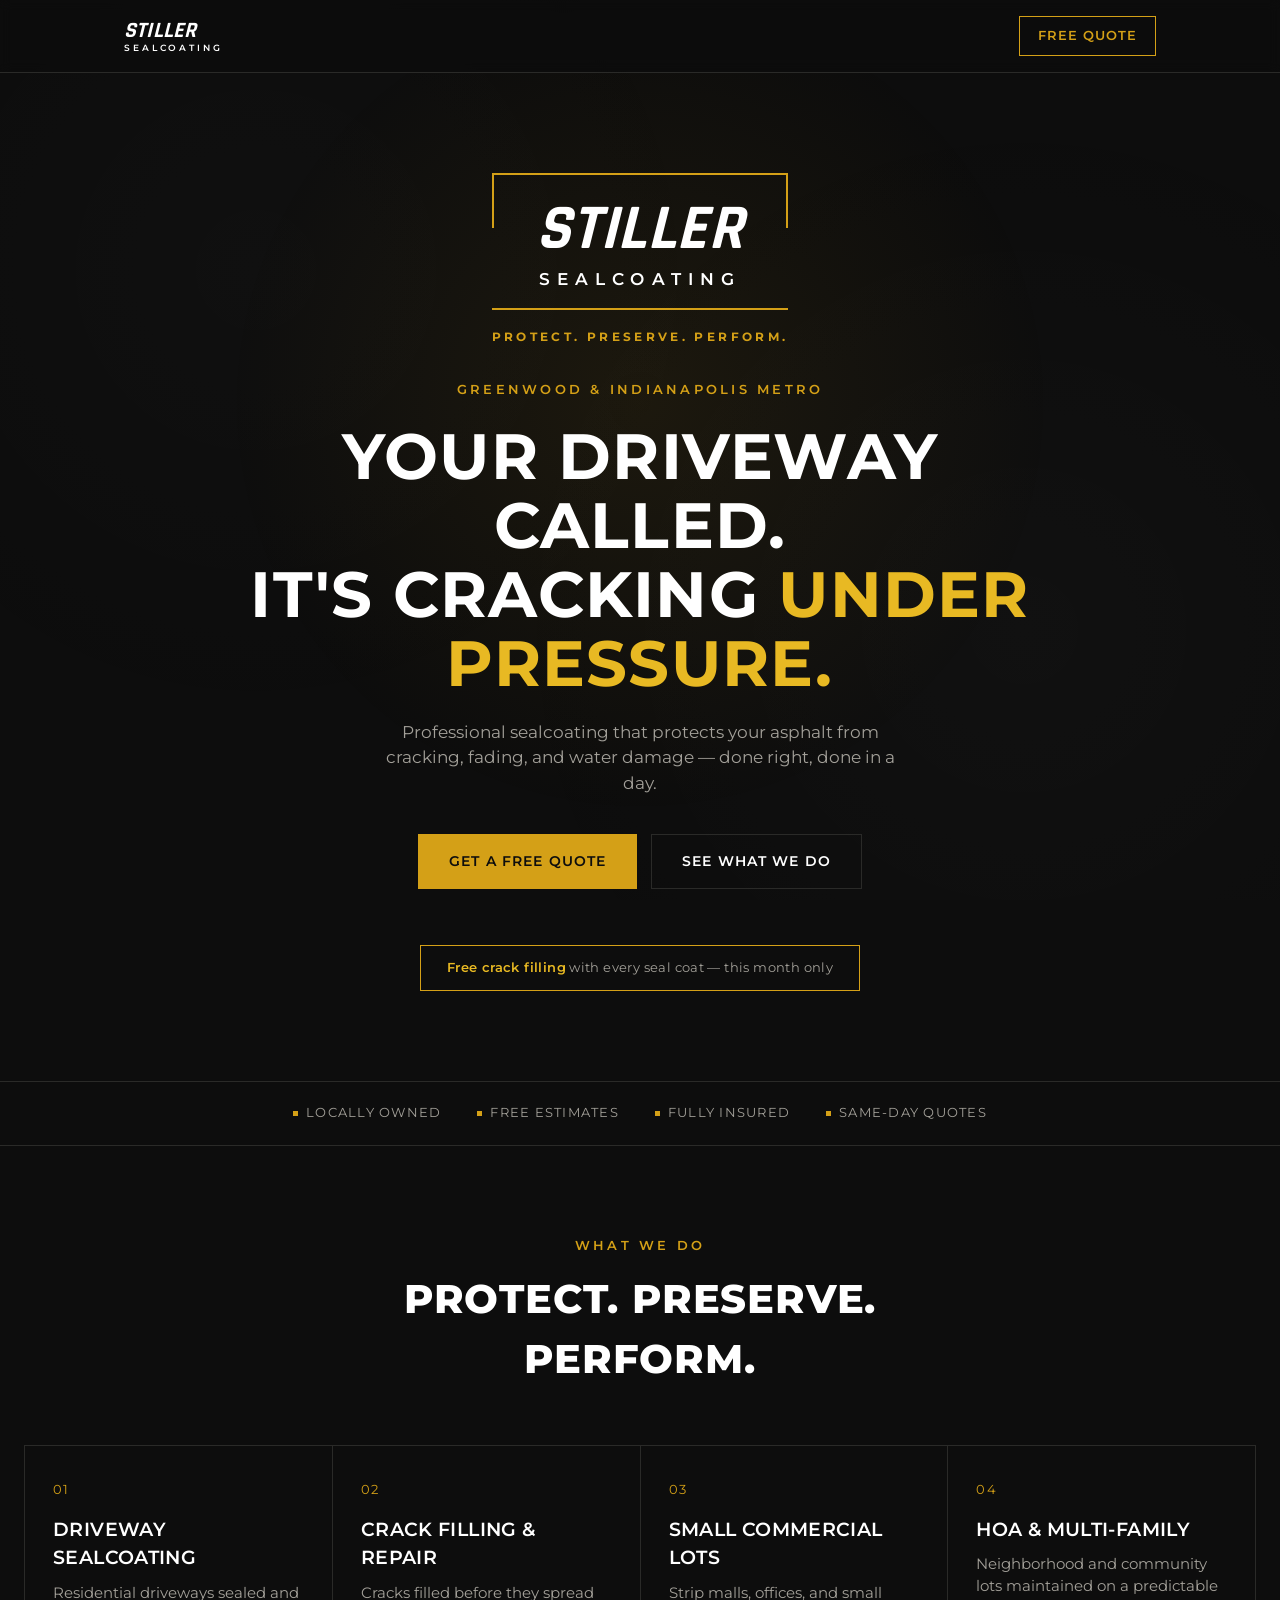
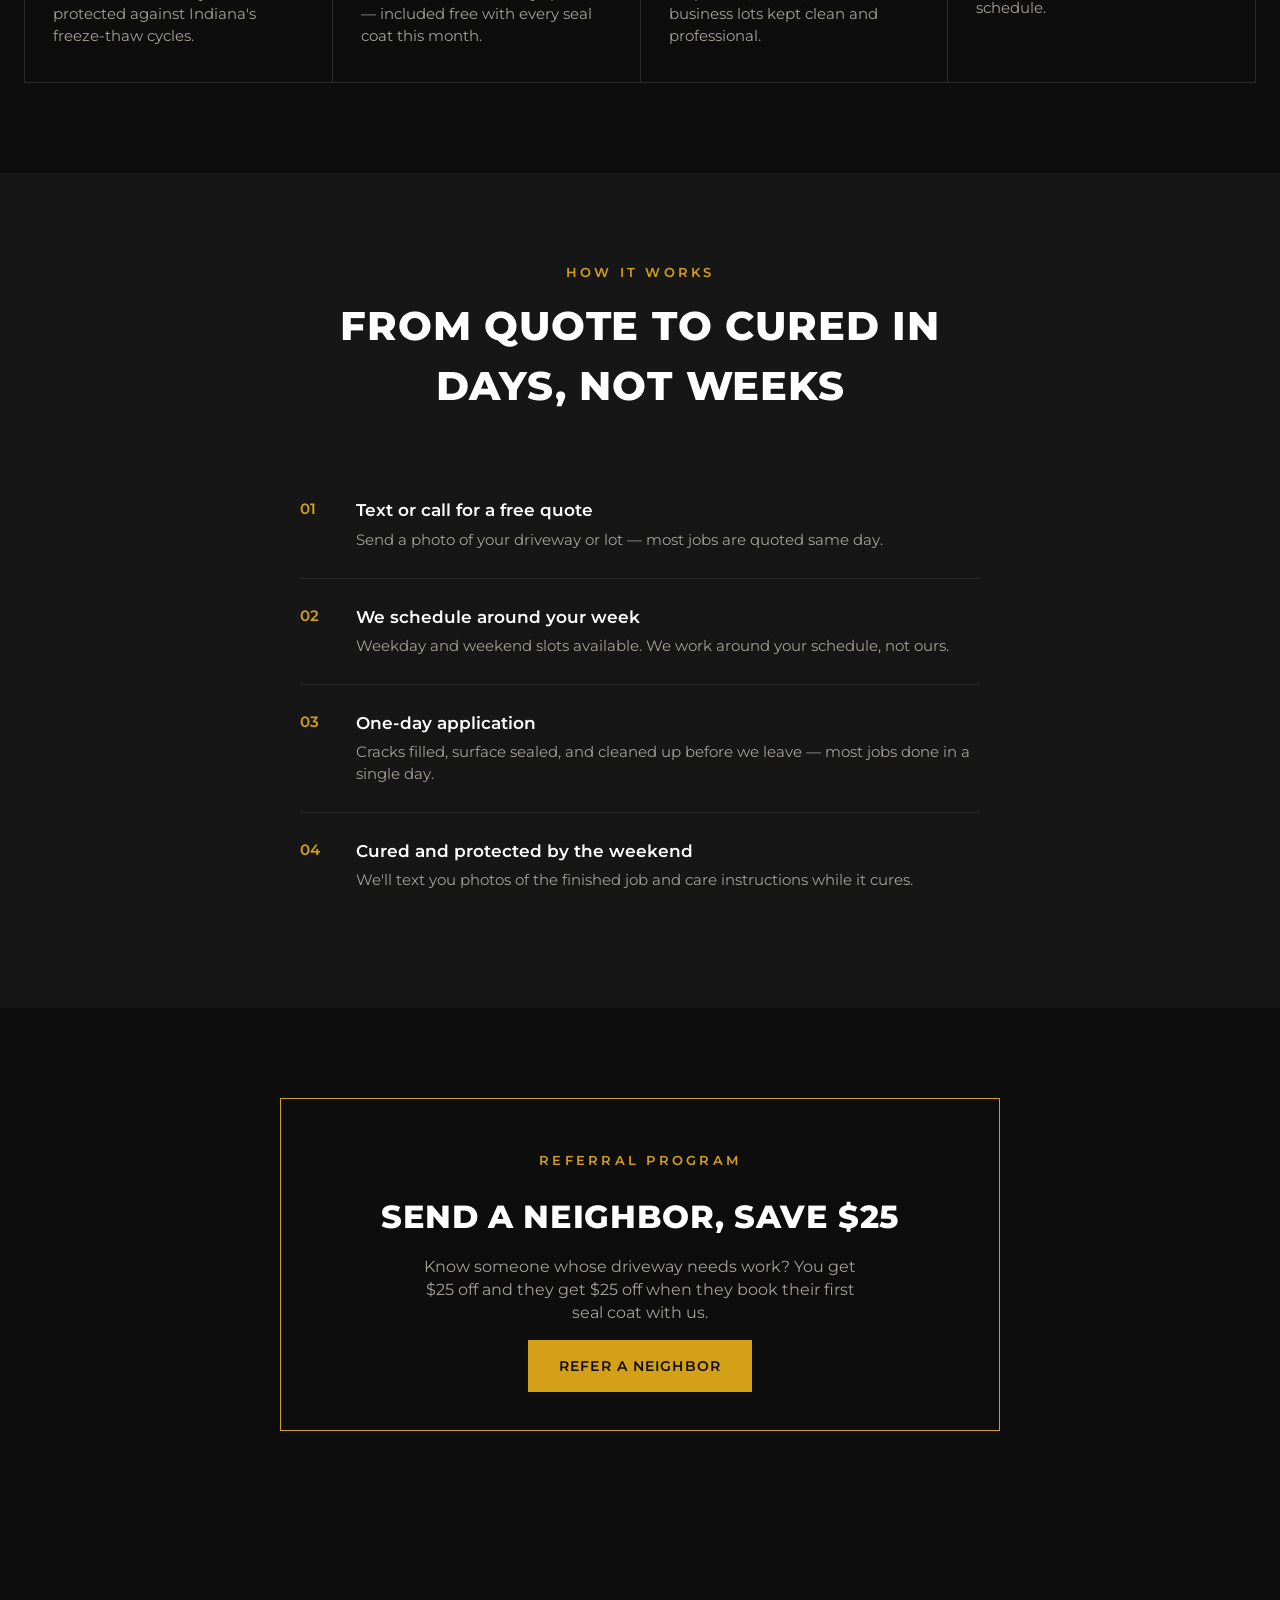
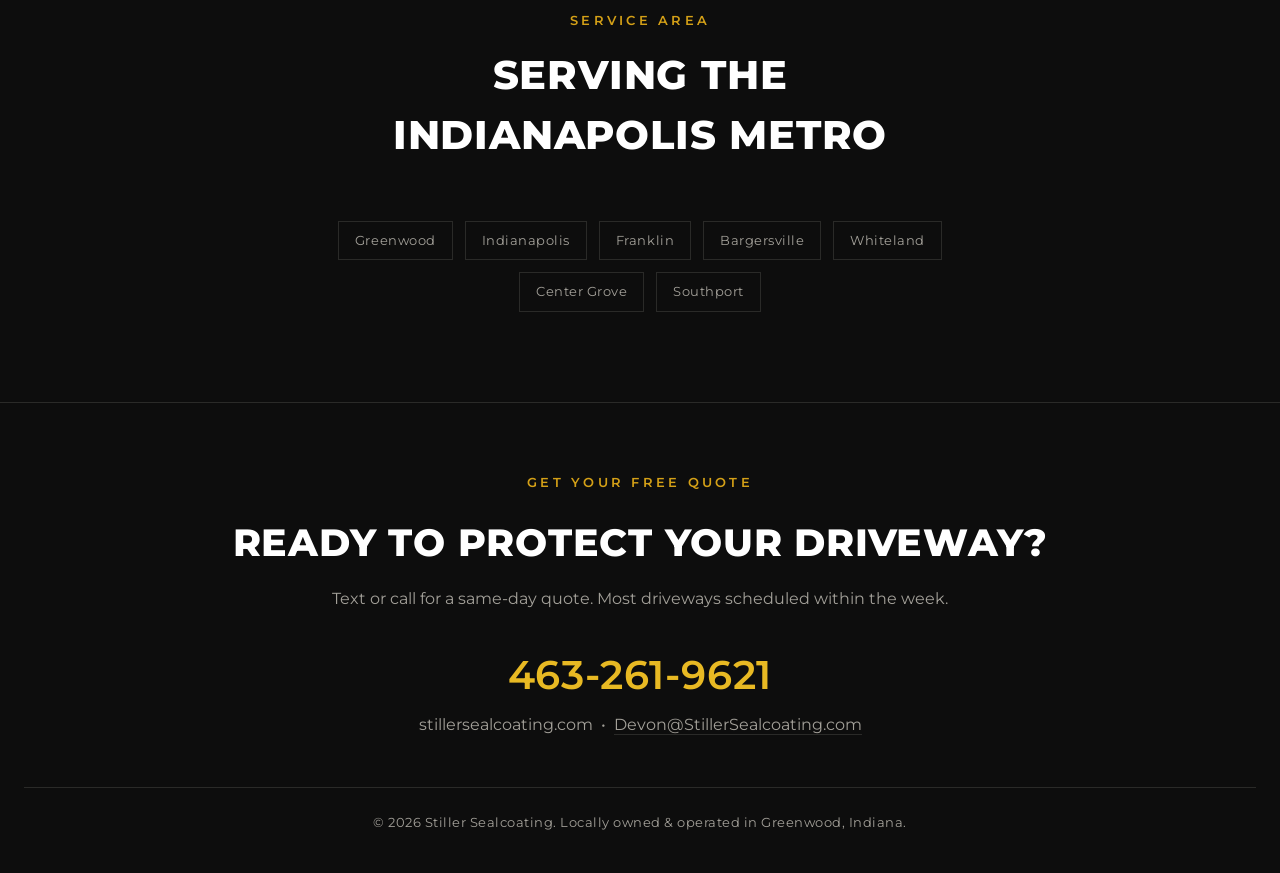
==== index.html @ f1aaa98a "Rename Stiller.html to index.html" ====
<!DOCTYPE html>
<html lang="en">
<head>
<meta charset="UTF-8">
<meta name="viewport" content="width=device-width, initial-scale=1.0">
<title>Stiller Sealcoating | Greenwood &amp; Indianapolis Metro</title>
<link rel="preconnect" href="https://fonts.googleapis.com">
<link href="https://fonts.googleapis.com/css2?family=Rajdhani:ital,wght@0,500;0,600;0,700;1,700&family=Montserrat:wght@400;500;600;700;800&display=swap" rel="stylesheet">
<style>
  :root{
    --black:#0d0d0d;
    --black-2:#161616;
    --gold:#d4a017;
    --gold-bright:#e8b923;
    --white:#ffffff;
    --gray:#a3a099;
    --line:#2a2a28;
  }
  *{margin:0;padding:0;box-sizing:border-box;}
  html{scroll-behavior:smooth;}
  body{
    background:var(--black);
    color:var(--white);
    font-family:'Montserrat',sans-serif;
    line-height:1.5;
    -webkit-font-smoothing:antialiased;
  }
  h1,h2,h3,.display{
    font-family:'Montserrat',sans-serif;
    font-weight:800;
    text-transform:uppercase;
    letter-spacing:0.02em;
  }
  .brand-font{
    font-family:'Rajdhani',sans-serif;
    font-weight:700;
    font-style:italic;
  }
  a{color:inherit;text-decoration:none;}
  .wrap{max-width:1080px;margin:0 auto;padding:0 24px;}

  /* subtle asphalt texture */
  body::before{
    content:"";
    position:fixed;
    inset:0;
    background-image:
      radial-gradient(circle at 20% 30%, rgba(255,255,255,0.015) 0, transparent 40%),
      radial-gradient(circle at 80% 70%, rgba(255,255,255,0.02) 0, transparent 45%);
    pointer-events:none;
    z-index:0;
  }

  /* ===== NAV ===== */
  header{
    position:sticky;top:0;z-index:50;
    background:rgba(13,13,13,0.92);
    backdrop-filter:blur(6px);
    border-bottom:1px solid var(--line);
  }
  nav{
    display:flex;align-items:center;justify-content:space-between;
    padding:16px 24px;max-width:1080px;margin:0 auto;
  }
  .logo-mark{display:flex;flex-direction:column;line-height:1;}
  .logo-mark .stiller{
    font-family:'Rajdhani',sans-serif;font-weight:700;font-style:italic;
    color:var(--white);font-size:22px;letter-spacing:0.01em;
  }
  .logo-mark .seal{
    font-family:'Montserrat',sans-serif;font-weight:600;font-size:9px;
    letter-spacing:0.32em;color:var(--white);margin-top:1px;
  }
  .nav-cta{
    border:1.5px solid var(--gold);color:var(--gold);
    padding:9px 18px;font-size:13px;font-weight:600;
    letter-spacing:0.08em;text-transform:uppercase;
    font-family:'Montserrat',sans-serif;
    transition:all .2s ease;
  }
  .nav-cta:hover{background:var(--gold);color:var(--black);}

  /* ===== HERO ===== */
  .hero{
    position:relative;
    padding:100px 24px 90px;
    text-align:center;
    overflow:hidden;
  }
  .hero::after{
    content:"";
    position:absolute;left:50%;top:-120px;
    width:900px;height:900px;transform:translateX(-50%);
    background:radial-gradient(circle, rgba(212,160,23,0.08) 0%, transparent 65%);
    pointer-events:none;
  }
  .hero-wordmark{
    position:relative;z-index:1;display:flex;flex-direction:column;
    align-items:center;margin-bottom:34px;
  }
  .hero-wordmark .frame{
    position:relative;
    border-top:2px solid var(--gold);border-bottom:2px solid var(--gold);
    padding:22px 44px 16px;
  }
  .hero-wordmark .frame::before,.hero-wordmark .frame::after{
    content:"";position:absolute;top:0;bottom:0;width:2px;background:var(--gold);
  }
  .hero-wordmark .frame::before{left:0;top:0;height:40%;}
  .hero-wordmark .frame::after{right:0;bottom:0;height:40%;}
  .hero-wordmark .stiller-big{
    font-family:'Rajdhani',sans-serif;font-weight:700;font-style:italic;
    font-size:clamp(38px,7vw,64px);color:var(--white);line-height:1;text-align:center;
    letter-spacing:0.01em;
  }
  .hero-wordmark .seal-big{
    font-family:'Montserrat',sans-serif;font-weight:600;
    font-size:clamp(12px,1.8vw,17px);letter-spacing:0.42em;
    color:var(--white);text-align:center;margin-top:6px;
  }
  .hero-wordmark .tagline{
    font-family:'Montserrat',sans-serif;font-weight:700;
    font-size:12px;letter-spacing:0.28em;color:var(--gold);
    margin-top:18px;
  }
  .eyebrow{
    color:var(--gold);font-size:13px;font-weight:600;
    letter-spacing:0.25em;font-family:'Montserrat',sans-serif;
    margin-bottom:22px;position:relative;z-index:1;
  }
  .hero h1{
    font-size:clamp(34px,6vw,64px);
    font-weight:700;line-height:1.08;color:var(--white);
    max-width:820px;margin:0 auto 22px;position:relative;z-index:1;
  }
  .hero h1 em{font-style:normal;color:var(--gold-bright);}
  .hero p.sub{
    color:var(--gray);font-size:17px;max-width:520px;margin:0 auto 38px;
    position:relative;z-index:1;
  }
  .hero-ctas{display:flex;gap:14px;justify-content:center;flex-wrap:wrap;position:relative;z-index:1;}
  .btn-primary,.btn-secondary{
    font-family:'Montserrat',sans-serif;font-weight:600;font-size:14px;
    letter-spacing:0.08em;text-transform:uppercase;
    padding:16px 30px;transition:all .2s ease;
  }
  .btn-primary{background:var(--gold);color:var(--black);border:1.5px solid var(--gold);}
  .btn-primary:hover{background:var(--gold-bright);border-color:var(--gold-bright);}
  .btn-secondary{border:1.5px solid var(--line);color:var(--white);}
  .btn-secondary:hover{border-color:var(--gold);color:var(--gold);}

  .offer-strip{
    margin-top:56px;border:1px solid var(--gold);
    display:inline-flex;align-items:center;gap:10px;
    padding:12px 26px;position:relative;z-index:1;
  }
  .offer-strip span{font-size:13px;color:var(--gray);letter-spacing:0.03em;}
  .offer-strip strong{color:var(--gold-bright);font-weight:600;}

  /* ===== TRUST BAR ===== */
  .trust-bar{
    border-top:1px solid var(--line);border-bottom:1px solid var(--line);
    padding:22px 0;
  }
  .trust-bar .wrap{
    display:flex;flex-wrap:wrap;justify-content:center;gap:36px;
  }
  .trust-bar .item{
    font-family:'Montserrat',sans-serif;font-size:12.5px;
    letter-spacing:0.1em;text-transform:uppercase;color:var(--gray);
    display:flex;align-items:center;gap:8px;
  }
  .trust-bar .item::before{content:"";width:5px;height:5px;background:var(--gold);display:inline-block;}

  /* ===== SECTION HEADS ===== */
  .section{padding:90px 24px;position:relative;z-index:1;}
  .section-head{text-align:center;max-width:600px;margin:0 auto 56px;}
  .section-head .eyebrow{margin-bottom:14px;}
  .section-head h2{font-size:clamp(26px,4vw,40px);color:var(--white);}

  /* ===== SERVICES ===== */
  .services-grid{
    display:grid;grid-template-columns:repeat(auto-fit,minmax(230px,1fr));
    gap:1px;background:var(--line);border:1px solid var(--line);
  }
  .service-card{
    background:var(--black);padding:34px 28px;
  }
  .service-card .num{
    font-family:'Montserrat',sans-serif;color:var(--gold);font-size:13px;
    letter-spacing:0.1em;margin-bottom:16px;display:block;
  }
  .service-card h3{font-size:19px;color:var(--white);margin-bottom:10px;font-weight:600;}
  .service-card p{color:var(--gray);font-size:14.5px;}

  /* ===== PROCESS ===== */
  .process{background:var(--black-2);}
  .process-list{max-width:680px;margin:0 auto;}
  .process-item{
    display:flex;gap:24px;padding:26px 0;border-bottom:1px solid var(--line);
  }
  .process-item:last-child{border-bottom:none;}
  .process-item .step{
    font-family:'Montserrat',sans-serif;color:var(--gold);font-size:15px;
    font-weight:600;min-width:32px;
  }
  .process-item h4{font-size:17px;font-weight:600;margin-bottom:6px;color:var(--white);}
  .process-item p{color:var(--gray);font-size:14.5px;}

  /* ===== REFERRAL BLOCK ===== */
  .referral{
    text-align:center;border:1px solid var(--gold);
    max-width:720px;margin:0 auto;padding:52px 32px;
  }
  .referral h2{font-size:clamp(24px,3.5vw,32px);color:var(--white);margin-bottom:14px;}
  .referral p{color:var(--gray);font-size:15.5px;max-width:460px;margin:0 auto 30px;}

  /* ===== SERVICE AREA ===== */
  .area-tags{
    display:flex;flex-wrap:wrap;gap:12px;justify-content:center;max-width:620px;margin:0 auto;
  }
  .area-tags span{
    border:1px solid var(--line);color:var(--gray);
    font-size:13px;padding:9px 16px;font-family:'Montserrat',sans-serif;
    letter-spacing:0.04em;
  }

  /* ===== FOOTER / CONTACT ===== */
  footer{
    border-top:1px solid var(--line);padding:70px 24px 40px;text-align:center;
  }
  footer h2{font-size:clamp(26px,4vw,38px);margin-bottom:16px;}
  footer p.sub{color:var(--gray);margin-bottom:34px;}
  .contact-line{
    font-family:'Montserrat',sans-serif;font-size:clamp(28px,5vw,40px);
    font-weight:600;color:var(--gold-bright);letter-spacing:0.02em;margin-bottom:8px;
    display:inline-block;transition:color .2s ease;
  }
  .contact-line:hover{color:var(--white);}
  .footer-meta{
    margin-top:50px;padding-top:26px;border-top:1px solid var(--line);
    color:var(--gray);font-size:12.5px;letter-spacing:0.04em;
  }

  @media (max-width:640px){
    .hero{padding:80px 20px 70px;}
    .section{padding:64px 20px;}
    nav .word{display:none;}
  }
</style>
</head>
<body>

<header>
  <nav>
    <div class="logo-mark">
      <div class="stiller">STILLER</div>
      <div class="seal">SEALCOATING</div>
    </div>
    <a href="tel:4632619621" class="nav-cta">Free Quote</a>
  </nav>
</header>

<section class="hero">
  <div class="hero-wordmark">
    <div class="frame">
      <div class="stiller-big">STILLER</div>
      <div class="seal-big">SEALCOATING</div>
    </div>
    <div class="tagline">PROTECT. PRESERVE. PERFORM.</div>
  </div>
  <div class="eyebrow">GREENWOOD &amp; INDIANAPOLIS METRO</div>
  <h1>Your driveway called.<br>It's cracking <em>under pressure.</em></h1>
  <p class="sub">Professional sealcoating that protects your asphalt from cracking, fading, and water damage &mdash; done right, done in a day.</p>
  <div class="hero-ctas">
    <a href="tel:4632619621" class="btn-primary">Get a Free Quote</a>
    <a href="#services" class="btn-secondary">See What We Do</a>
  </div>
  <div class="offer-strip">
    <span><strong>Free crack filling</strong> with every seal coat &mdash; this month only</span>
  </div>
</section>

<div class="trust-bar">
  <div class="wrap">
    <div class="item">Locally Owned</div>
    <div class="item">Free Estimates</div>
    <div class="item">Fully Insured</div>
    <div class="item">Same-Day Quotes</div>
  </div>
</div>

<section class="section" id="services">
  <div class="section-head">
    <div class="eyebrow">WHAT WE DO</div>
    <h2>Protect. Preserve. Perform.</h2>
  </div>
  <div class="services-grid">
    <div class="service-card">
      <span class="num">01</span>
      <h3>Driveway Sealcoating</h3>
      <p>Residential driveways sealed and protected against Indiana's freeze-thaw cycles.</p>
    </div>
    <div class="service-card">
      <span class="num">02</span>
      <h3>Crack Filling &amp; Repair</h3>
      <p>Cracks filled before they spread &mdash; included free with every seal coat this month.</p>
    </div>
    <div class="service-card">
      <span class="num">03</span>
      <h3>Small Commercial Lots</h3>
      <p>Strip malls, offices, and small business lots kept clean and professional.</p>
    </div>
    <div class="service-card">
      <span class="num">04</span>
      <h3>HOA &amp; Multi-Family</h3>
      <p>Neighborhood and community lots maintained on a predictable schedule.</p>
    </div>
  </div>
</section>

<section class="section process">
  <div class="section-head">
    <div class="eyebrow">HOW IT WORKS</div>
    <h2>From quote to cured in days, not weeks</h2>
  </div>
  <div class="process-list">
    <div class="process-item">
      <div class="step">01</div>
      <div><h4>Text or call for a free quote</h4><p>Send a photo of your driveway or lot &mdash; most jobs are quoted same day.</p></div>
    </div>
    <div class="process-item">
      <div class="step">02</div>
      <div><h4>We schedule around your week</h4><p>Weekday and weekend slots available. We work around your schedule, not ours.</p></div>
    </div>
    <div class="process-item">
      <div class="step">03</div>
      <div><h4>One-day application</h4><p>Cracks filled, surface sealed, and cleaned up before we leave &mdash; most jobs done in a single day.</p></div>
    </div>
    <div class="process-item">
      <div class="step">04</div>
      <div><h4>Cured and protected by the weekend</h4><p>We'll text you photos of the finished job and care instructions while it cures.</p></div>
    </div>
  </div>
</section>

<section class="section">
  <div class="referral" style="margin-left:auto;margin-right:auto;">
    <div class="eyebrow" style="text-align:center;">REFERRAL PROGRAM</div>
    <h2>Send a neighbor, save $25</h2>
    <p>Know someone whose driveway needs work? You get $25 off and they get $25 off when they book their first seal coat with us.</p>
    <a href="#quote" class="btn-primary">Refer a Neighbor</a>
  </div>
</section>

<section class="section">
  <div class="section-head">
    <div class="eyebrow">SERVICE AREA</div>
    <h2>Serving the Indianapolis metro</h2>
  </div>
  <div class="area-tags">
    <span>Greenwood</span>
    <span>Indianapolis</span>
    <span>Franklin</span>
    <span>Bargersville</span>
    <span>Whiteland</span>
    <span>Center Grove</span>
    <span>Southport</span>
  </div>
</section>

<footer id="quote">
  <div class="eyebrow">GET YOUR FREE QUOTE</div>
  <h2>Ready to protect your driveway?</h2>
  <p class="sub">Text or call for a same-day quote. Most driveways scheduled within the week.</p>
  <a href="tel:4632619621" class="contact-line">463-261-9621</a>
  <p class="sub" style="margin-bottom:0;">stillersealcoating.com &nbsp;&bull;&nbsp; <a href="mailto:Devon@StillerSealcoating.com" style="border-bottom:1px solid var(--line);">Devon@StillerSealcoating.com</a></p>

  <div class="footer-meta">
    &copy; 2026 Stiller Sealcoating. Locally owned &amp; operated in Greenwood, Indiana.
  </div>
</footer>

</body>
</html>
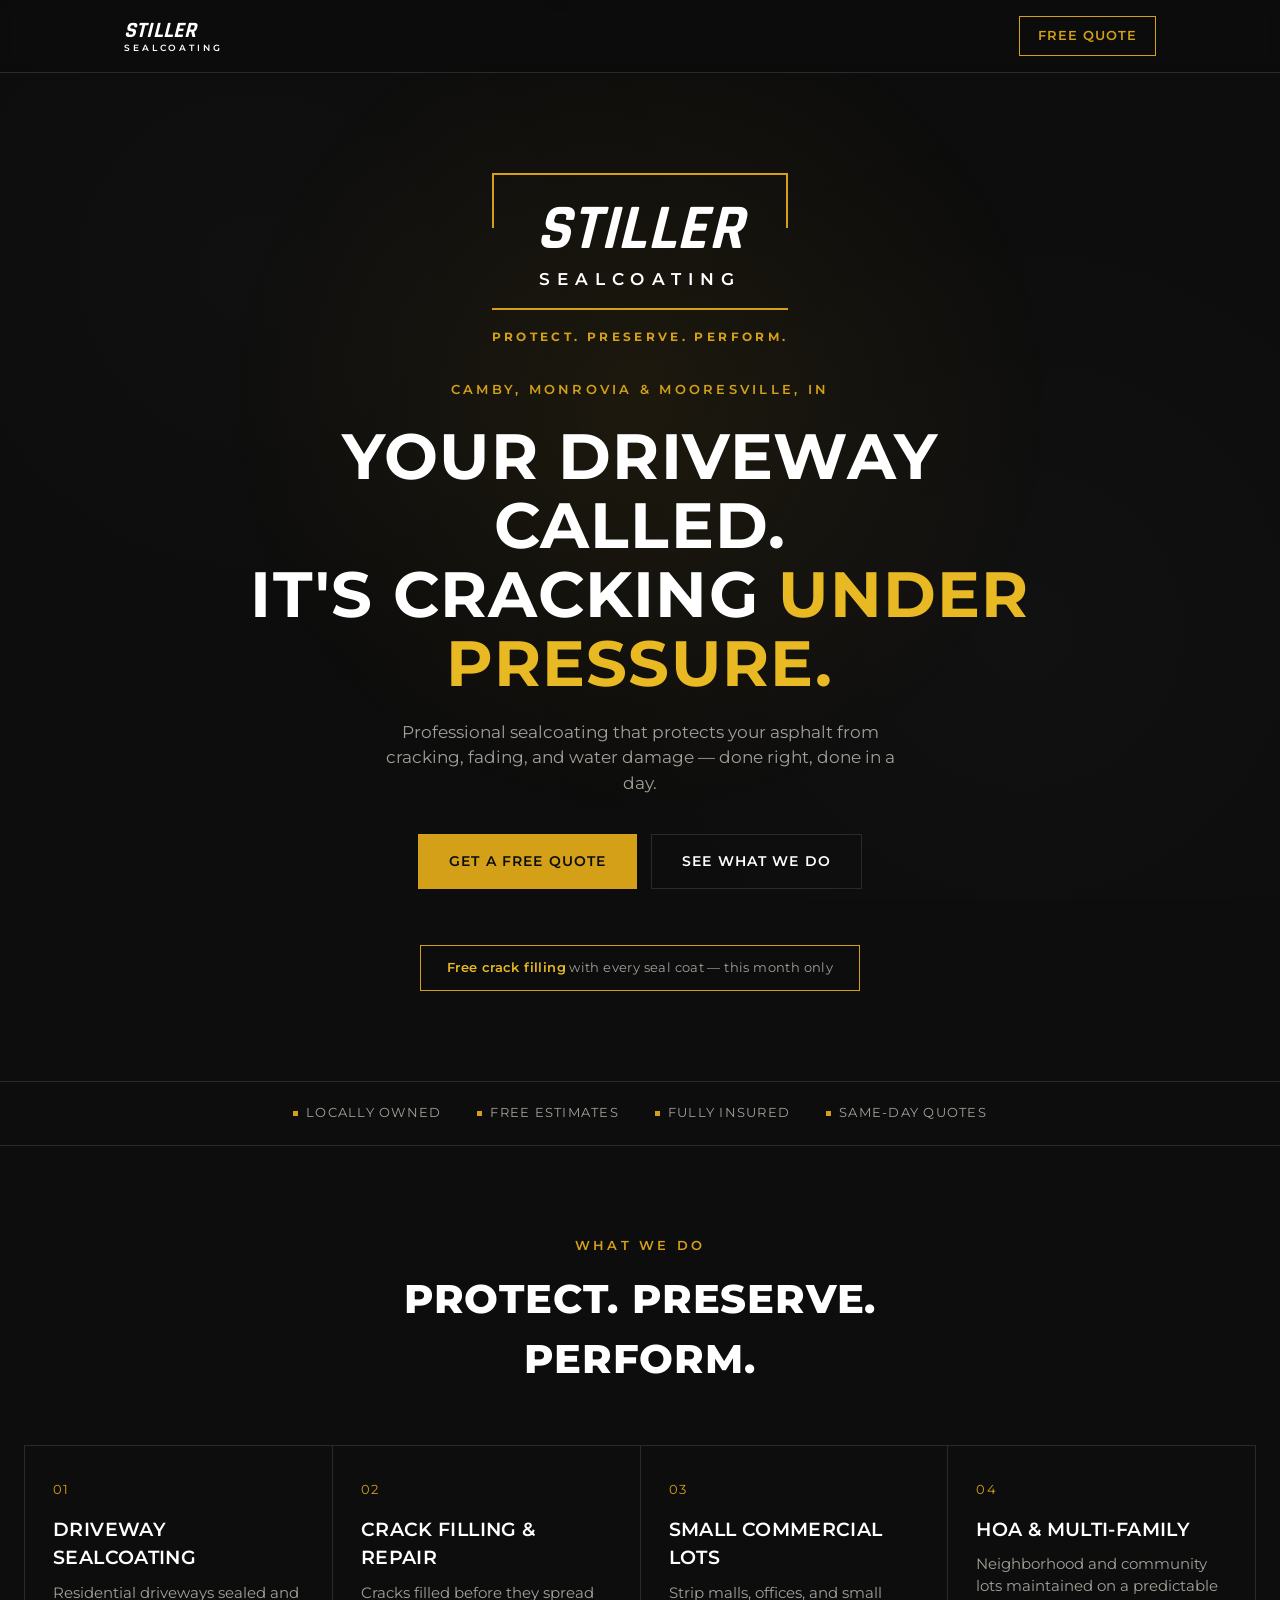
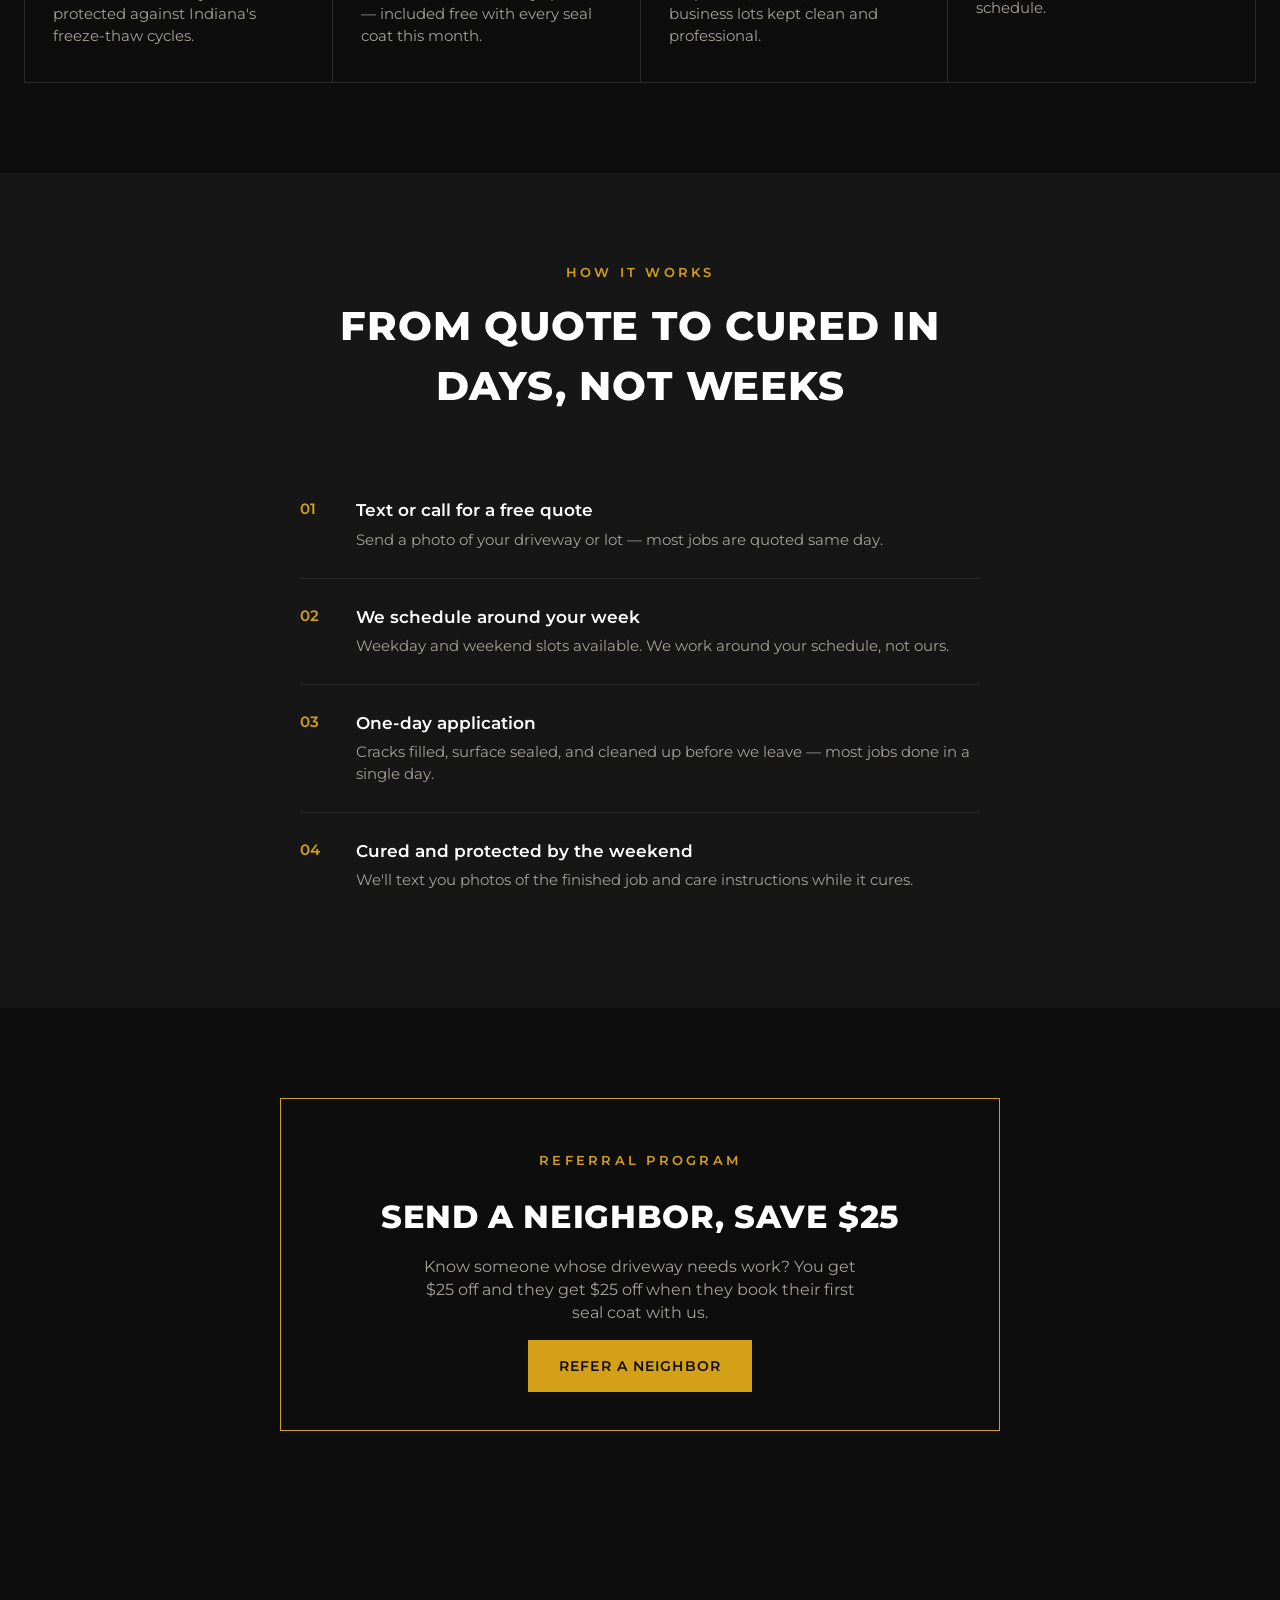
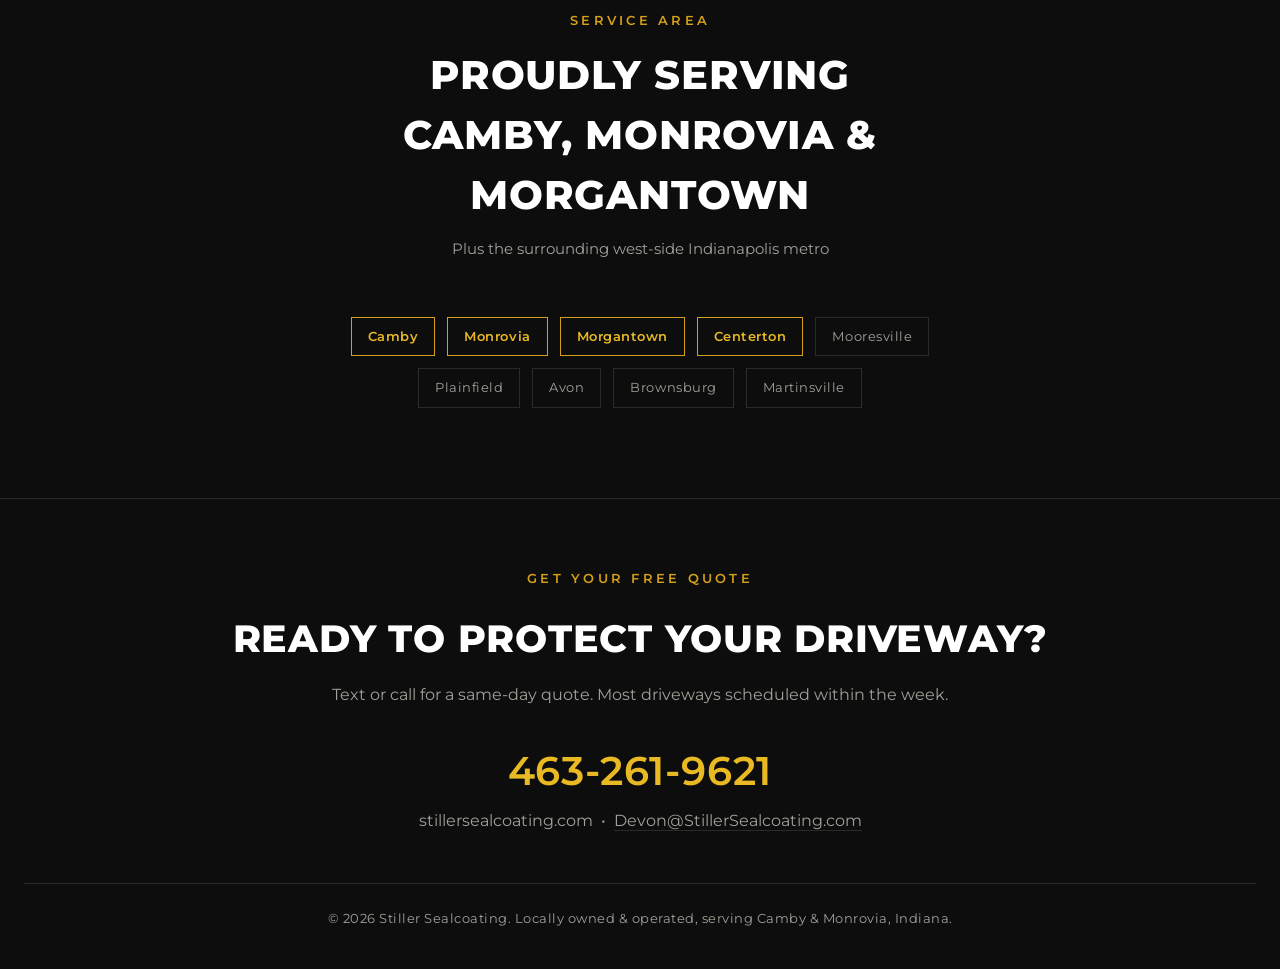
==== commit 9c6bf70a: "Replace index.html with updated Camby & Mooresville content" ====
--- a/index.html
+++ b/index.html
@@ -3,7 +3,21 @@
 <head>
 <meta charset="UTF-8">
 <meta name="viewport" content="width=device-width, initial-scale=1.0">
-<title>Stiller Sealcoating | Greenwood &amp; Indianapolis Metro</title>
+<title>Stiller Sealcoating | Camby & Mooresville, IN</title>
+<meta name="description" content="Professional driveway and parking lot sealcoating serving Camby, Monrovia, Mooresville &amp; the west Indianapolis metro. Free crack filling with every seal coat. Free estimates, same-day quotes.">
+
+<!-- Open Graph / social preview -->
+<meta property="og:type" content="website">
+<meta property="og:title" content="Stiller Sealcoating | Camby & Mooresville, IN">
+<meta property="og:description" content="Professional driveway and parking lot sealcoating. Free crack filling with every seal coat. Free estimates, same-day quotes.">
+<meta property="og:image" content="https://stillersealcoating.com/og-image.png">
+<meta property="og:url" content="https://stillersealcoating.com">
+
+<!-- Twitter/X card -->
+<meta name="twitter:card" content="summary_large_image">
+<meta name="twitter:title" content="Stiller Sealcoating | Camby & Mooresville, IN">
+<meta name="twitter:description" content="Professional driveway and parking lot sealcoating. Free crack filling with every seal coat.">
+<meta name="twitter:image" content="https://stillersealcoating.com/og-image.png">
 <link rel="preconnect" href="https://fonts.googleapis.com">
 <link href="https://fonts.googleapis.com/css2?family=Rajdhani:ital,wght@0,500;0,600;0,700;1,700&family=Montserrat:wght@400;500;600;700;800&display=swap" rel="stylesheet">
 <style>
@@ -224,6 +238,9 @@
     font-size:13px;padding:9px 16px;font-family:'Montserrat',sans-serif;
     letter-spacing:0.04em;
   }
+  .area-tags .area-tag-primary{
+    border:1px solid var(--gold);color:var(--gold-bright);font-weight:600;
+  }
 
   /* ===== FOOTER / CONTACT ===== */
   footer{
@@ -269,7 +286,7 @@
     </div>
     <div class="tagline">PROTECT. PRESERVE. PERFORM.</div>
   </div>
-  <div class="eyebrow">GREENWOOD &amp; INDIANAPOLIS METRO</div>
+  <div class="eyebrow">CAMBY, MONROVIA &amp; MOORESVILLE, IN</div>
   <h1>Your driveway called.<br>It's cracking <em>under pressure.</em></h1>
   <p class="sub">Professional sealcoating that protects your asphalt from cracking, fading, and water damage &mdash; done right, done in a day.</p>
   <div class="hero-ctas">
@@ -356,16 +373,19 @@
 <section class="section">
   <div class="section-head">
     <div class="eyebrow">SERVICE AREA</div>
-    <h2>Serving the Indianapolis metro</h2>
+    <h2>Proudly serving Camby, Monrovia &amp; Morgantown</h2>
+    <p style="color:var(--gray);font-size:14.5px;margin-top:14px;">Plus the surrounding west-side Indianapolis metro</p>
   </div>
   <div class="area-tags">
-    <span>Greenwood</span>
-    <span>Indianapolis</span>
-    <span>Franklin</span>
-    <span>Bargersville</span>
-    <span>Whiteland</span>
-    <span>Center Grove</span>
-    <span>Southport</span>
+    <span class="area-tag-primary">Camby</span>
+    <span class="area-tag-primary">Monrovia</span>
+    <span class="area-tag-primary">Morgantown</span>
+    <span class="area-tag-primary">Centerton</span>
+    <span>Mooresville</span>
+    <span>Plainfield</span>
+    <span>Avon</span>
+    <span>Brownsburg</span>
+    <span>Martinsville</span>
   </div>
 </section>
 
@@ -377,7 +397,7 @@
   <p class="sub" style="margin-bottom:0;">stillersealcoating.com &nbsp;&bull;&nbsp; <a href="mailto:Devon@StillerSealcoating.com" style="border-bottom:1px solid var(--line);">Devon@StillerSealcoating.com</a></p>
 
   <div class="footer-meta">
-    &copy; 2026 Stiller Sealcoating. Locally owned &amp; operated in Greenwood, Indiana.
+    &copy; 2026 Stiller Sealcoating. Locally owned &amp; operated, serving Camby &amp; Monrovia, Indiana.
   </div>
 </footer>
 
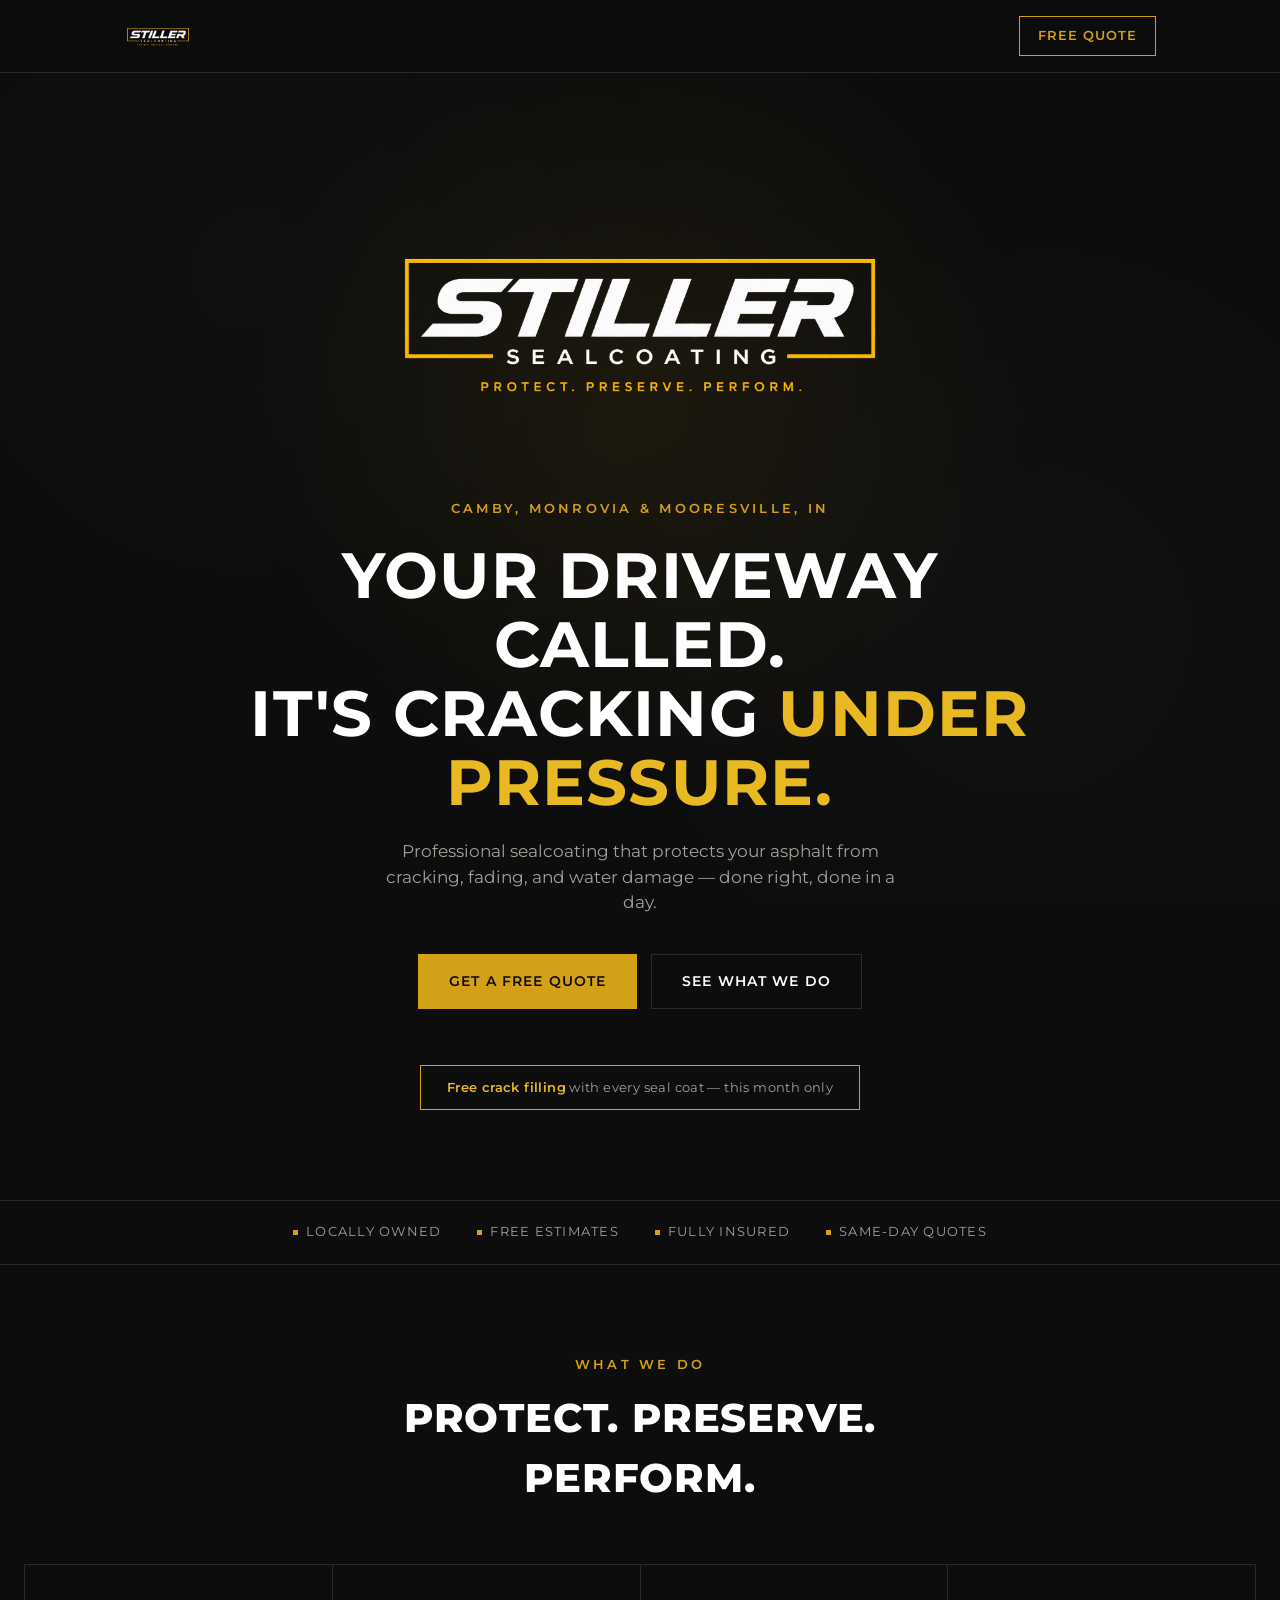
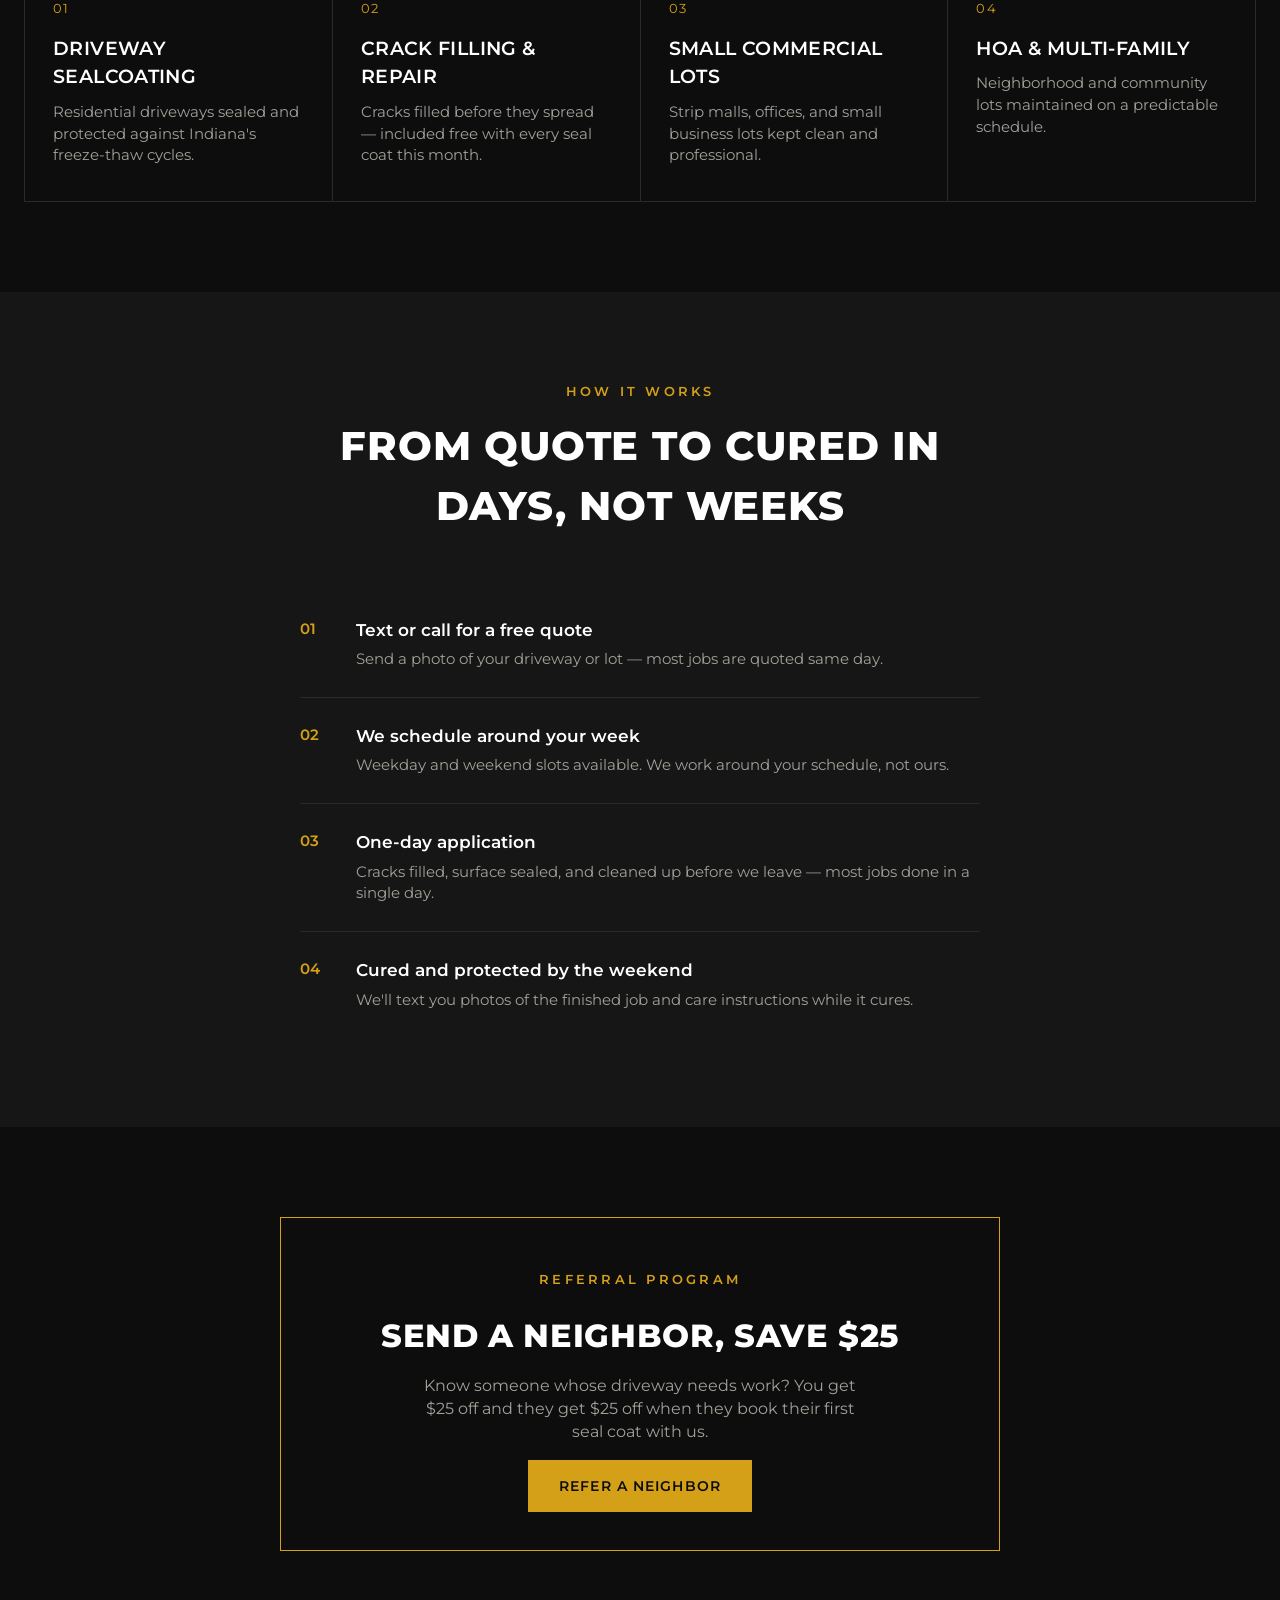
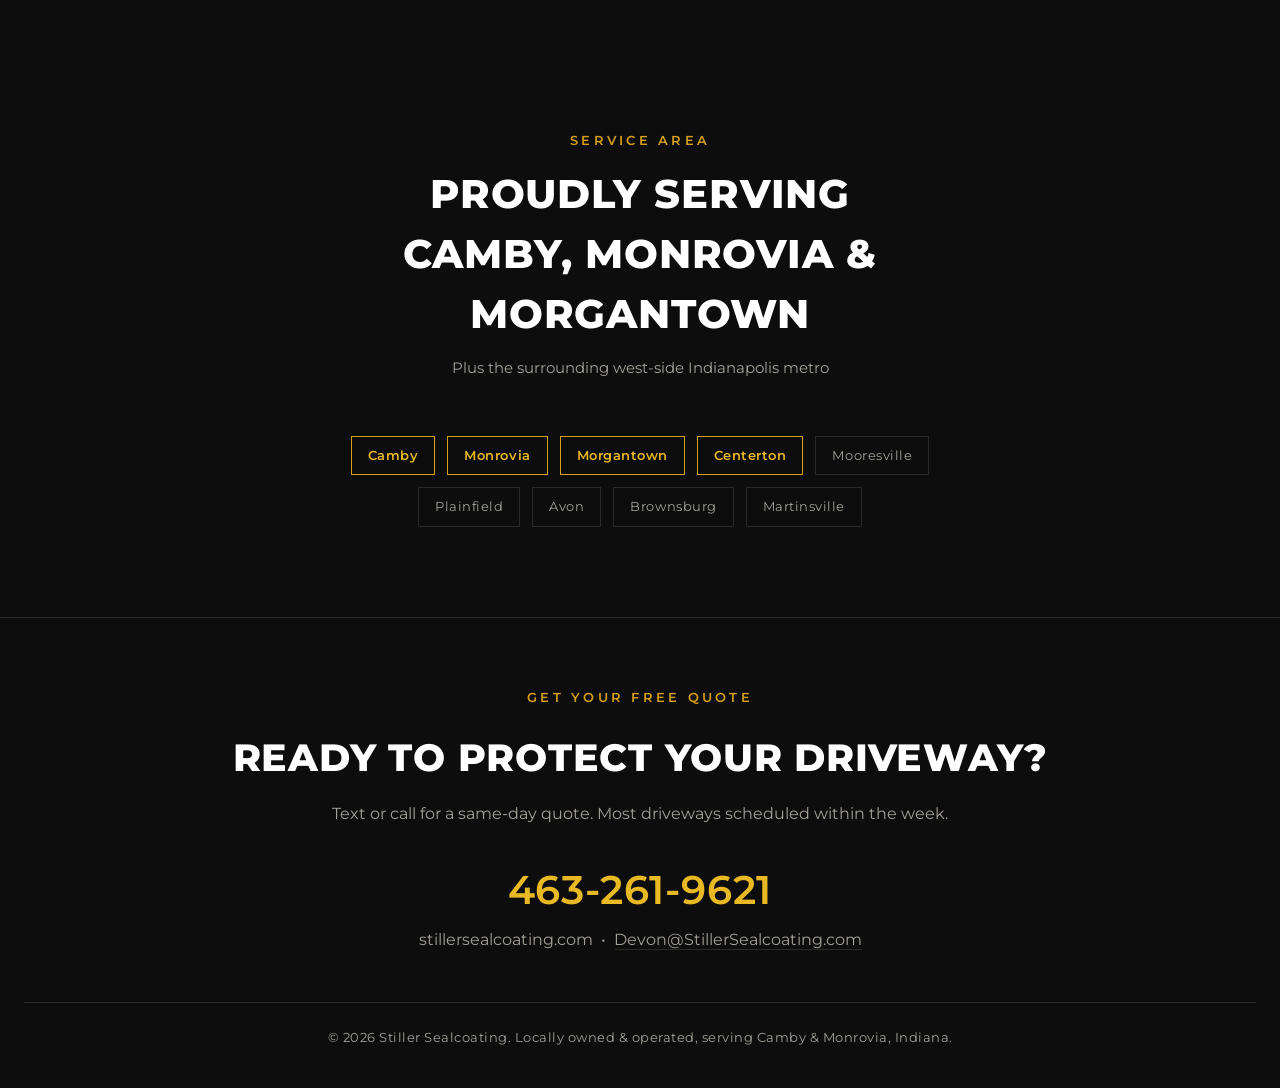
==== commit 8f7d22d3: "Add stiller-logo.png and replace index.html with logo-based layout" ====
--- a/index.html
+++ b/index.html
@@ -76,15 +76,7 @@
     display:flex;align-items:center;justify-content:space-between;
     padding:16px 24px;max-width:1080px;margin:0 auto;
   }
-  .logo-mark{display:flex;flex-direction:column;line-height:1;}
-  .logo-mark .stiller{
-    font-family:'Rajdhani',sans-serif;font-weight:700;font-style:italic;
-    color:var(--white);font-size:22px;letter-spacing:0.01em;
-  }
-  .logo-mark .seal{
-    font-family:'Montserrat',sans-serif;font-weight:600;font-size:9px;
-    letter-spacing:0.32em;color:var(--white);margin-top:1px;
-  }
+  .nav-logo{height:38px;width:auto;display:block;}
   .nav-cta{
     border:1.5px solid var(--gold);color:var(--gold);
     padding:9px 18px;font-size:13px;font-weight:600;
@@ -112,30 +104,8 @@
     position:relative;z-index:1;display:flex;flex-direction:column;
     align-items:center;margin-bottom:34px;
   }
-  .hero-wordmark .frame{
-    position:relative;
-    border-top:2px solid var(--gold);border-bottom:2px solid var(--gold);
-    padding:22px 44px 16px;
-  }
-  .hero-wordmark .frame::before,.hero-wordmark .frame::after{
-    content:"";position:absolute;top:0;bottom:0;width:2px;background:var(--gold);
-  }
-  .hero-wordmark .frame::before{left:0;top:0;height:40%;}
-  .hero-wordmark .frame::after{right:0;bottom:0;height:40%;}
-  .hero-wordmark .stiller-big{
-    font-family:'Rajdhani',sans-serif;font-weight:700;font-style:italic;
-    font-size:clamp(38px,7vw,64px);color:var(--white);line-height:1;text-align:center;
-    letter-spacing:0.01em;
-  }
-  .hero-wordmark .seal-big{
-    font-family:'Montserrat',sans-serif;font-weight:600;
-    font-size:clamp(12px,1.8vw,17px);letter-spacing:0.42em;
-    color:var(--white);text-align:center;margin-top:6px;
-  }
-  .hero-wordmark .tagline{
-    font-family:'Montserrat',sans-serif;font-weight:700;
-    font-size:12px;letter-spacing:0.28em;color:var(--gold);
-    margin-top:18px;
+  .hero-logo{
+    width:100%;max-width:520px;height:auto;
   }
   .eyebrow{
     color:var(--gold);font-size:13px;font-weight:600;
@@ -270,21 +240,14 @@
 
 <header>
   <nav>
-    <div class="logo-mark">
-      <div class="stiller">STILLER</div>
-      <div class="seal">SEALCOATING</div>
-    </div>
+    <img src="stiller-logo.png" alt="Stiller Sealcoating" class="nav-logo">
     <a href="tel:4632619621" class="nav-cta">Free Quote</a>
   </nav>
 </header>
 
 <section class="hero">
   <div class="hero-wordmark">
-    <div class="frame">
-      <div class="stiller-big">STILLER</div>
-      <div class="seal-big">SEALCOATING</div>
-    </div>
-    <div class="tagline">PROTECT. PRESERVE. PERFORM.</div>
+    <img src="stiller-logo.png" alt="Stiller Sealcoating — Protect. Preserve. Perform." class="hero-logo">
   </div>
   <div class="eyebrow">CAMBY, MONROVIA &amp; MOORESVILLE, IN</div>
   <h1>Your driveway called.<br>It's cracking <em>under pressure.</em></h1>
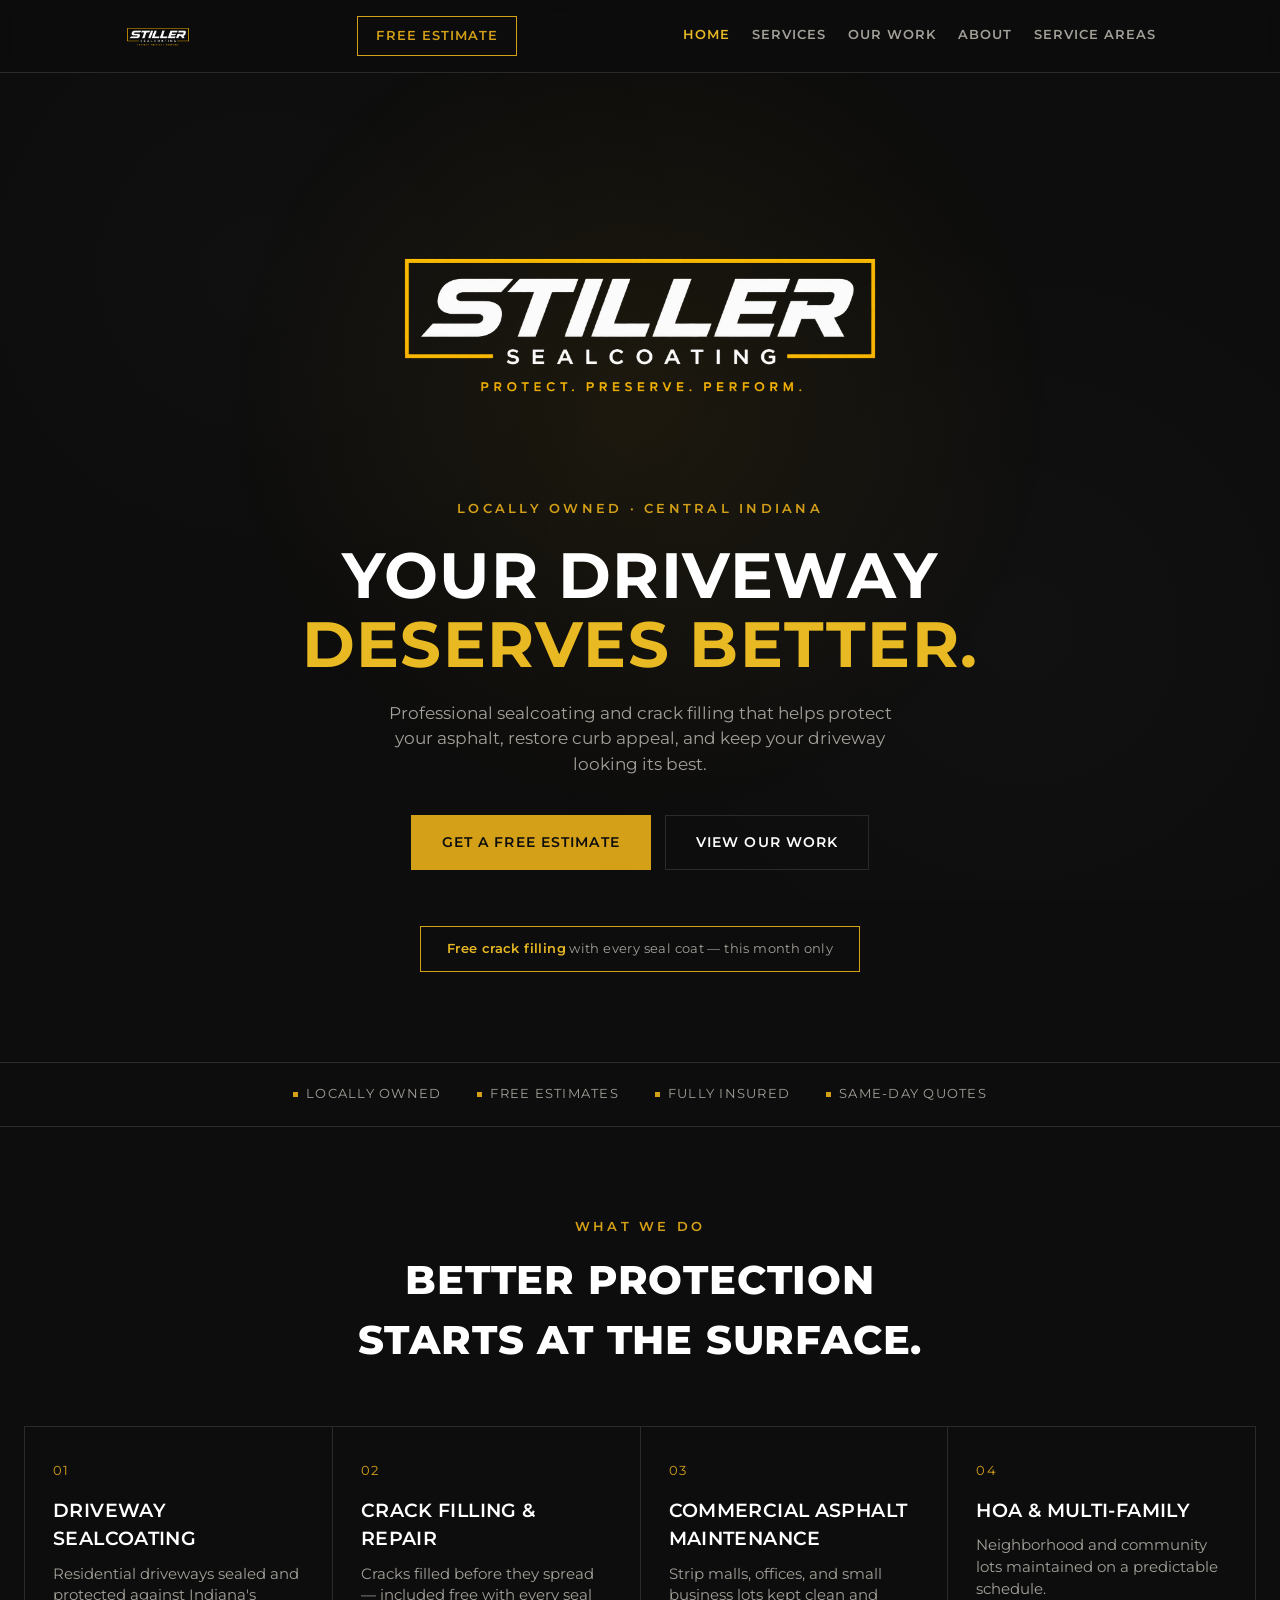
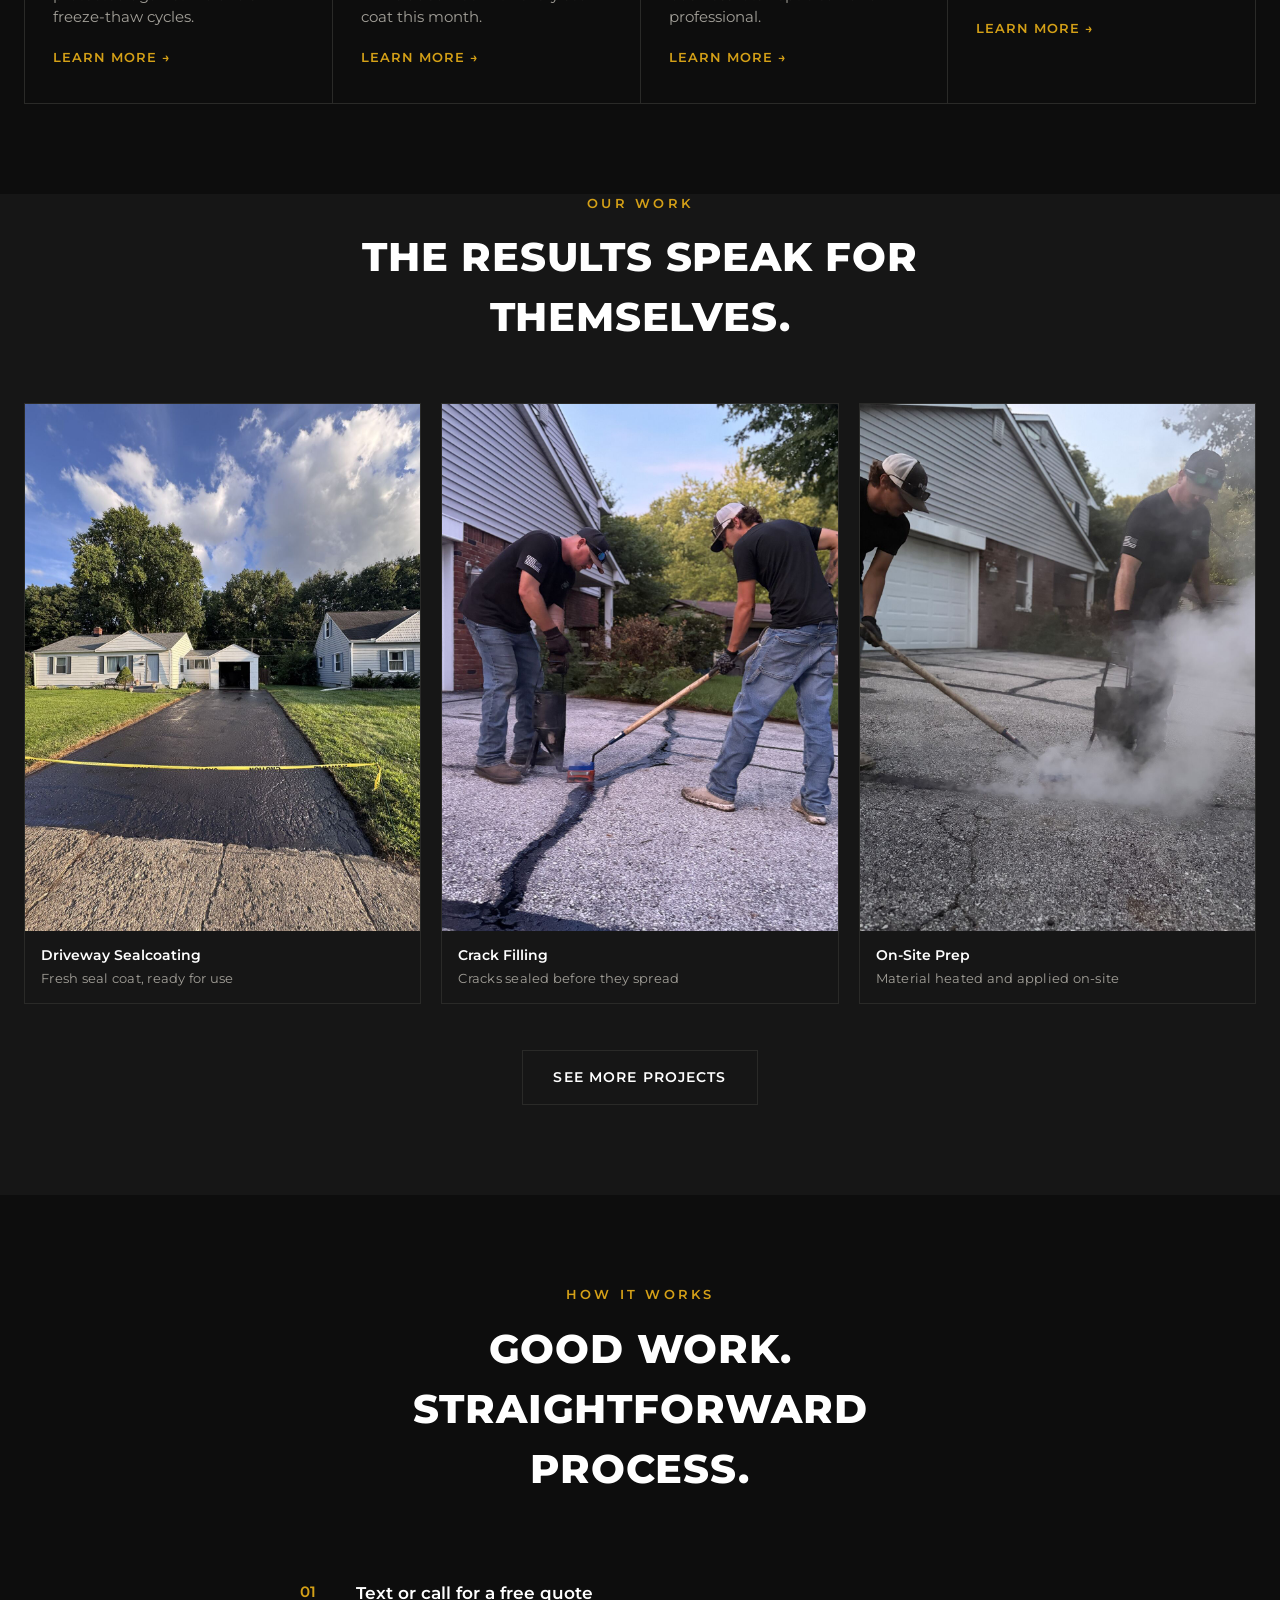
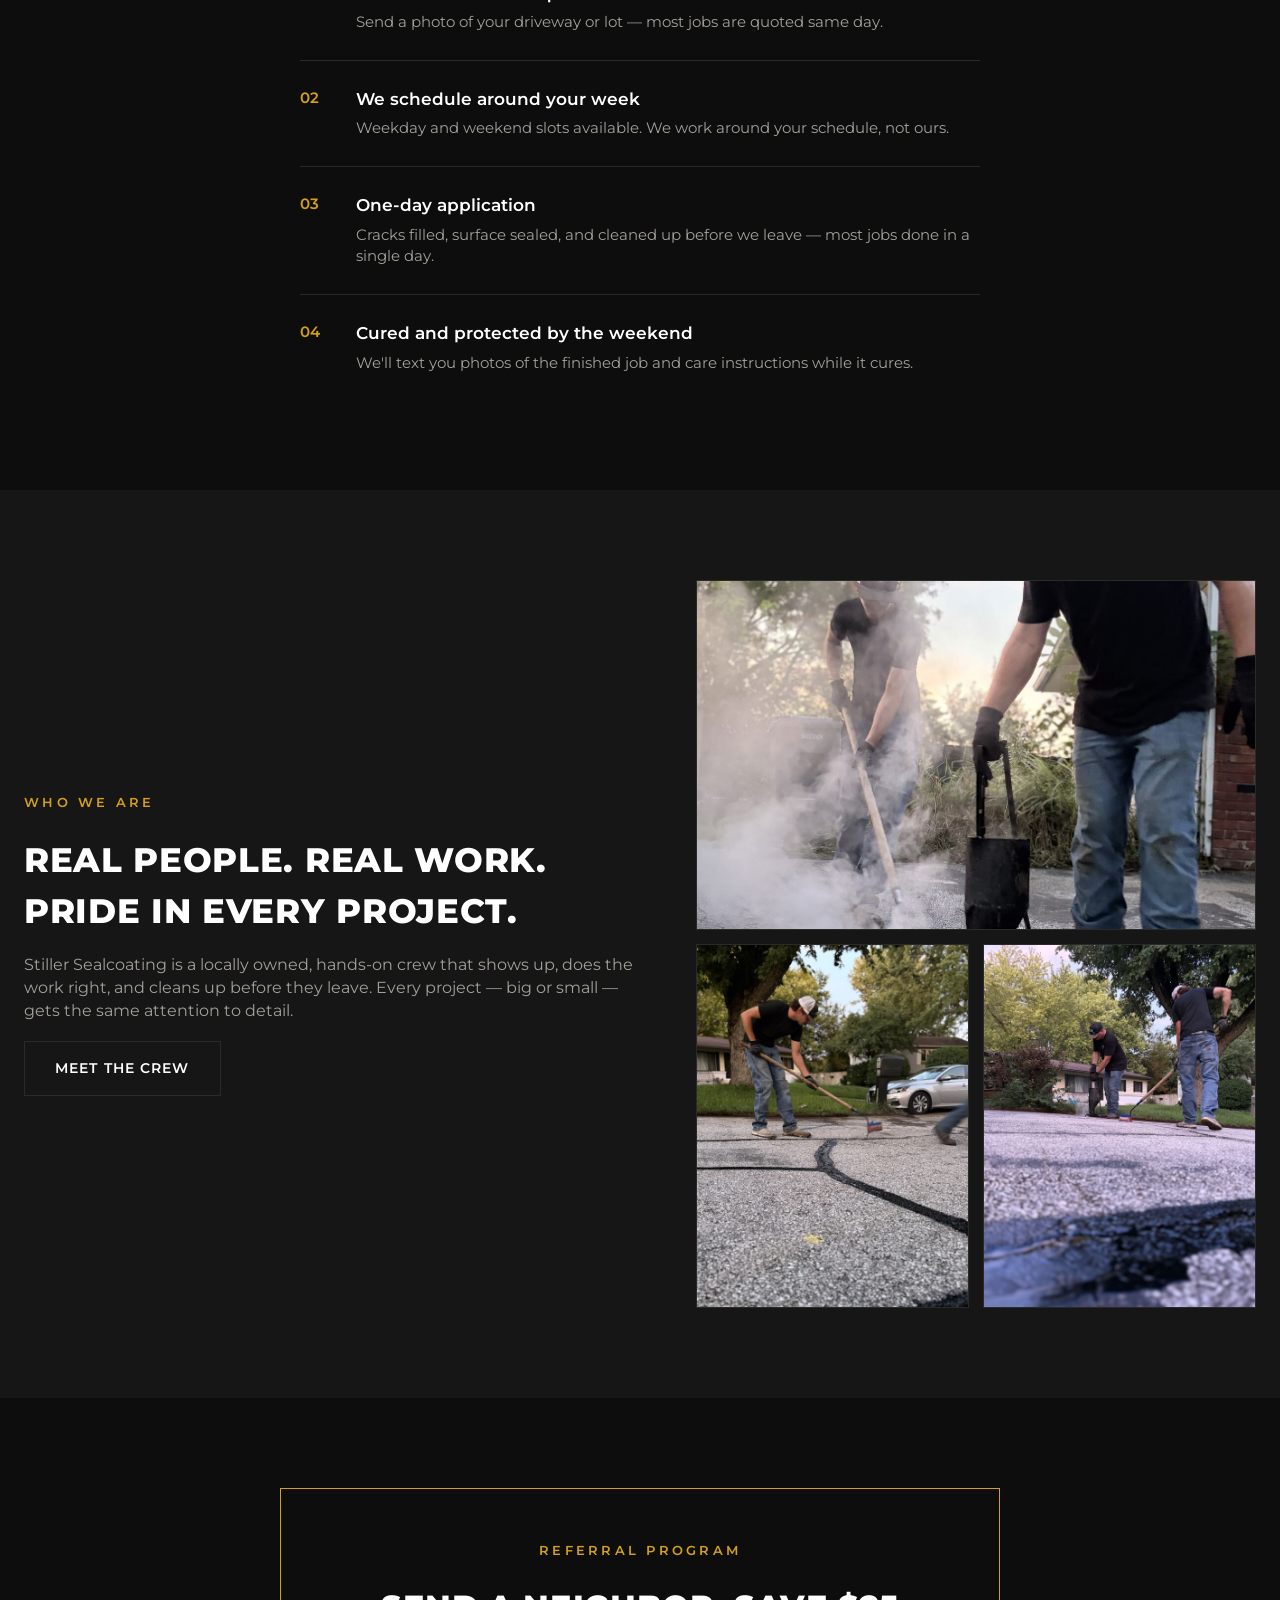
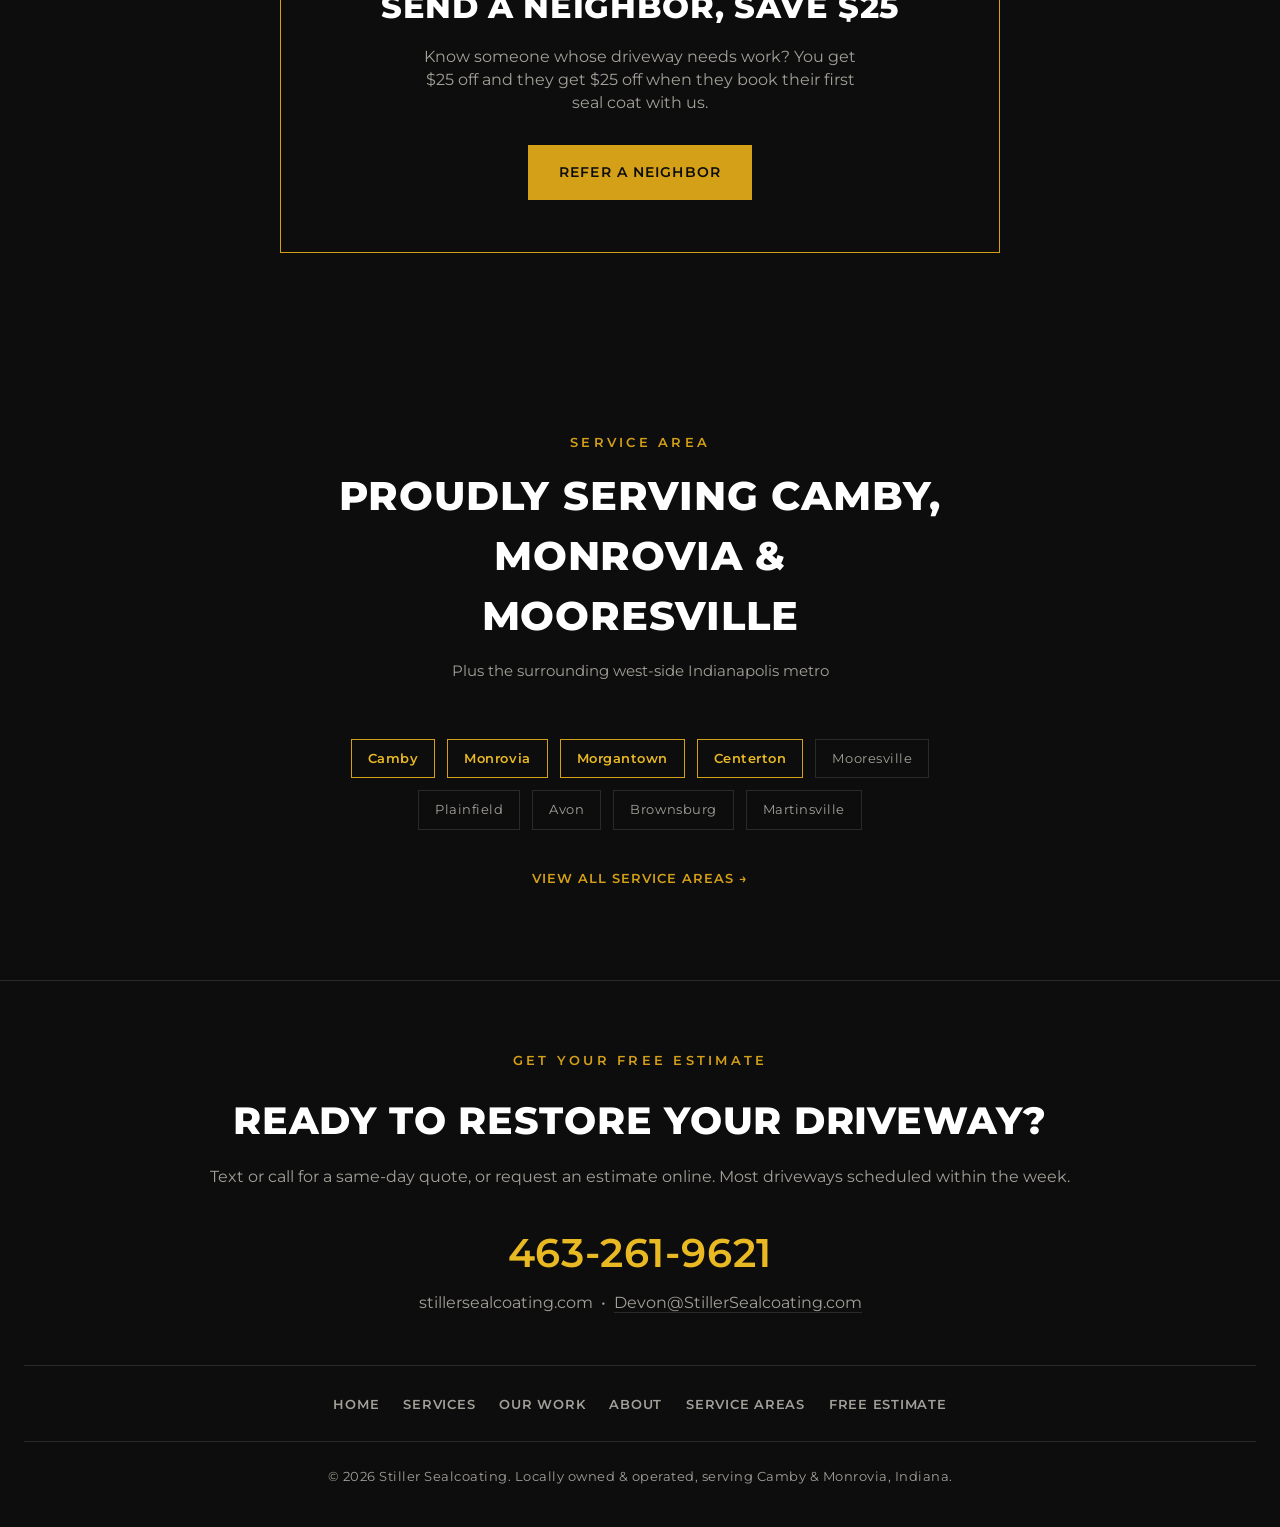
==== commit ca59dd13: "Rebuild site as multi-page: Home, Services, Our Work, About, Service Areas, Get a Free Estimate - Ex" ====
--- a/index.html
+++ b/index.html
@@ -3,245 +3,52 @@
 <head>
 <meta charset="UTF-8">
 <meta name="viewport" content="width=device-width, initial-scale=1.0">
-<title>Stiller Sealcoating | Camby & Mooresville, IN</title>
-<meta name="description" content="Professional driveway and parking lot sealcoating serving Camby, Monrovia, Mooresville &amp; the west Indianapolis metro. Free crack filling with every seal coat. Free estimates, same-day quotes.">
+<title>Stiller Sealcoating | Driveway &amp; Parking Lot Sealcoating in Central Indiana</title>
+<meta name="description" content="Locally owned driveway and parking lot sealcoating serving Camby, Monrovia, Mooresville &amp; the west Indianapolis metro. Free crack filling with every seal coat. Free estimates, same-day quotes.">
 
 <!-- Open Graph / social preview -->
 <meta property="og:type" content="website">
-<meta property="og:title" content="Stiller Sealcoating | Camby & Mooresville, IN">
+<meta property="og:title" content="Stiller Sealcoating | Camby &amp; Mooresville, IN">
 <meta property="og:description" content="Professional driveway and parking lot sealcoating. Free crack filling with every seal coat. Free estimates, same-day quotes.">
 <meta property="og:image" content="https://stillersealcoating.com/og-image.png">
 <meta property="og:url" content="https://stillersealcoating.com">
 
 <!-- Twitter/X card -->
 <meta name="twitter:card" content="summary_large_image">
-<meta name="twitter:title" content="Stiller Sealcoating | Camby & Mooresville, IN">
+<meta name="twitter:title" content="Stiller Sealcoating | Camby &amp; Mooresville, IN">
 <meta name="twitter:description" content="Professional driveway and parking lot sealcoating. Free crack filling with every seal coat.">
 <meta name="twitter:image" content="https://stillersealcoating.com/og-image.png">
+
 <link rel="preconnect" href="https://fonts.googleapis.com">
 <link href="https://fonts.googleapis.com/css2?family=Rajdhani:ital,wght@0,500;0,600;0,700;1,700&family=Montserrat:wght@400;500;600;700;800&display=swap" rel="stylesheet">
-<style>
-  :root{
-    --black:#0d0d0d;
-    --black-2:#161616;
-    --gold:#d4a017;
-    --gold-bright:#e8b923;
-    --white:#ffffff;
-    --gray:#a3a099;
-    --line:#2a2a28;
-  }
-  *{margin:0;padding:0;box-sizing:border-box;}
-  html{scroll-behavior:smooth;}
-  body{
-    background:var(--black);
-    color:var(--white);
-    font-family:'Montserrat',sans-serif;
-    line-height:1.5;
-    -webkit-font-smoothing:antialiased;
-  }
-  h1,h2,h3,.display{
-    font-family:'Montserrat',sans-serif;
-    font-weight:800;
-    text-transform:uppercase;
-    letter-spacing:0.02em;
-  }
-  .brand-font{
-    font-family:'Rajdhani',sans-serif;
-    font-weight:700;
-    font-style:italic;
-  }
-  a{color:inherit;text-decoration:none;}
-  .wrap{max-width:1080px;margin:0 auto;padding:0 24px;}
-
-  /* subtle asphalt texture */
-  body::before{
-    content:"";
-    position:fixed;
-    inset:0;
-    background-image:
-      radial-gradient(circle at 20% 30%, rgba(255,255,255,0.015) 0, transparent 40%),
-      radial-gradient(circle at 80% 70%, rgba(255,255,255,0.02) 0, transparent 45%);
-    pointer-events:none;
-    z-index:0;
-  }
-
-  /* ===== NAV ===== */
-  header{
-    position:sticky;top:0;z-index:50;
-    background:rgba(13,13,13,0.92);
-    backdrop-filter:blur(6px);
-    border-bottom:1px solid var(--line);
-  }
-  nav{
-    display:flex;align-items:center;justify-content:space-between;
-    padding:16px 24px;max-width:1080px;margin:0 auto;
-  }
-  .nav-logo{height:38px;width:auto;display:block;}
-  .nav-cta{
-    border:1.5px solid var(--gold);color:var(--gold);
-    padding:9px 18px;font-size:13px;font-weight:600;
-    letter-spacing:0.08em;text-transform:uppercase;
-    font-family:'Montserrat',sans-serif;
-    transition:all .2s ease;
-  }
-  .nav-cta:hover{background:var(--gold);color:var(--black);}
-
-  /* ===== HERO ===== */
-  .hero{
-    position:relative;
-    padding:100px 24px 90px;
-    text-align:center;
-    overflow:hidden;
-  }
-  .hero::after{
-    content:"";
-    position:absolute;left:50%;top:-120px;
-    width:900px;height:900px;transform:translateX(-50%);
-    background:radial-gradient(circle, rgba(212,160,23,0.08) 0%, transparent 65%);
-    pointer-events:none;
-  }
-  .hero-wordmark{
-    position:relative;z-index:1;display:flex;flex-direction:column;
-    align-items:center;margin-bottom:34px;
-  }
-  .hero-logo{
-    width:100%;max-width:520px;height:auto;
-  }
-  .eyebrow{
-    color:var(--gold);font-size:13px;font-weight:600;
-    letter-spacing:0.25em;font-family:'Montserrat',sans-serif;
-    margin-bottom:22px;position:relative;z-index:1;
-  }
-  .hero h1{
-    font-size:clamp(34px,6vw,64px);
-    font-weight:700;line-height:1.08;color:var(--white);
-    max-width:820px;margin:0 auto 22px;position:relative;z-index:1;
-  }
-  .hero h1 em{font-style:normal;color:var(--gold-bright);}
-  .hero p.sub{
-    color:var(--gray);font-size:17px;max-width:520px;margin:0 auto 38px;
-    position:relative;z-index:1;
-  }
-  .hero-ctas{display:flex;gap:14px;justify-content:center;flex-wrap:wrap;position:relative;z-index:1;}
-  .btn-primary,.btn-secondary{
-    font-family:'Montserrat',sans-serif;font-weight:600;font-size:14px;
-    letter-spacing:0.08em;text-transform:uppercase;
-    padding:16px 30px;transition:all .2s ease;
-  }
-  .btn-primary{background:var(--gold);color:var(--black);border:1.5px solid var(--gold);}
-  .btn-primary:hover{background:var(--gold-bright);border-color:var(--gold-bright);}
-  .btn-secondary{border:1.5px solid var(--line);color:var(--white);}
-  .btn-secondary:hover{border-color:var(--gold);color:var(--gold);}
-
-  .offer-strip{
-    margin-top:56px;border:1px solid var(--gold);
-    display:inline-flex;align-items:center;gap:10px;
-    padding:12px 26px;position:relative;z-index:1;
-  }
-  .offer-strip span{font-size:13px;color:var(--gray);letter-spacing:0.03em;}
-  .offer-strip strong{color:var(--gold-bright);font-weight:600;}
-
-  /* ===== TRUST BAR ===== */
-  .trust-bar{
-    border-top:1px solid var(--line);border-bottom:1px solid var(--line);
-    padding:22px 0;
-  }
-  .trust-bar .wrap{
-    display:flex;flex-wrap:wrap;justify-content:center;gap:36px;
-  }
-  .trust-bar .item{
-    font-family:'Montserrat',sans-serif;font-size:12.5px;
-    letter-spacing:0.1em;text-transform:uppercase;color:var(--gray);
-    display:flex;align-items:center;gap:8px;
-  }
-  .trust-bar .item::before{content:"";width:5px;height:5px;background:var(--gold);display:inline-block;}
-
-  /* ===== SECTION HEADS ===== */
-  .section{padding:90px 24px;position:relative;z-index:1;}
-  .section-head{text-align:center;max-width:600px;margin:0 auto 56px;}
-  .section-head .eyebrow{margin-bottom:14px;}
-  .section-head h2{font-size:clamp(26px,4vw,40px);color:var(--white);}
-
-  /* ===== SERVICES ===== */
-  .services-grid{
-    display:grid;grid-template-columns:repeat(auto-fit,minmax(230px,1fr));
-    gap:1px;background:var(--line);border:1px solid var(--line);
-  }
-  .service-card{
-    background:var(--black);padding:34px 28px;
-  }
-  .service-card .num{
-    font-family:'Montserrat',sans-serif;color:var(--gold);font-size:13px;
-    letter-spacing:0.1em;margin-bottom:16px;display:block;
-  }
-  .service-card h3{font-size:19px;color:var(--white);margin-bottom:10px;font-weight:600;}
-  .service-card p{color:var(--gray);font-size:14.5px;}
-
-  /* ===== PROCESS ===== */
-  .process{background:var(--black-2);}
-  .process-list{max-width:680px;margin:0 auto;}
-  .process-item{
-    display:flex;gap:24px;padding:26px 0;border-bottom:1px solid var(--line);
-  }
-  .process-item:last-child{border-bottom:none;}
-  .process-item .step{
-    font-family:'Montserrat',sans-serif;color:var(--gold);font-size:15px;
-    font-weight:600;min-width:32px;
-  }
-  .process-item h4{font-size:17px;font-weight:600;margin-bottom:6px;color:var(--white);}
-  .process-item p{color:var(--gray);font-size:14.5px;}
-
-  /* ===== REFERRAL BLOCK ===== */
-  .referral{
-    text-align:center;border:1px solid var(--gold);
-    max-width:720px;margin:0 auto;padding:52px 32px;
-  }
-  .referral h2{font-size:clamp(24px,3.5vw,32px);color:var(--white);margin-bottom:14px;}
-  .referral p{color:var(--gray);font-size:15.5px;max-width:460px;margin:0 auto 30px;}
-
-  /* ===== SERVICE AREA ===== */
-  .area-tags{
-    display:flex;flex-wrap:wrap;gap:12px;justify-content:center;max-width:620px;margin:0 auto;
-  }
-  .area-tags span{
-    border:1px solid var(--line);color:var(--gray);
-    font-size:13px;padding:9px 16px;font-family:'Montserrat',sans-serif;
-    letter-spacing:0.04em;
-  }
-  .area-tags .area-tag-primary{
-    border:1px solid var(--gold);color:var(--gold-bright);font-weight:600;
-  }
-
-  /* ===== FOOTER / CONTACT ===== */
-  footer{
-    border-top:1px solid var(--line);padding:70px 24px 40px;text-align:center;
-  }
-  footer h2{font-size:clamp(26px,4vw,38px);margin-bottom:16px;}
-  footer p.sub{color:var(--gray);margin-bottom:34px;}
-  .contact-line{
-    font-family:'Montserrat',sans-serif;font-size:clamp(28px,5vw,40px);
-    font-weight:600;color:var(--gold-bright);letter-spacing:0.02em;margin-bottom:8px;
-    display:inline-block;transition:color .2s ease;
-  }
-  .contact-line:hover{color:var(--white);}
-  .footer-meta{
-    margin-top:50px;padding-top:26px;border-top:1px solid var(--line);
-    color:var(--gray);font-size:12.5px;letter-spacing:0.04em;
-  }
-
-  @media (max-width:640px){
-    .hero{padding:80px 20px 70px;}
-    .section{padding:64px 20px;}
-    nav .word{display:none;}
-  }
-</style>
+<link rel="stylesheet" href="assets/css/style.css">
+
+<script type="application/ld+json">
+{
+  "@context": "https://schema.org",
+  "@type": "LocalBusiness",
+  "name": "Stiller Sealcoating",
+  "image": "https://stillersealcoating.com/og-image.png",
+  "url": "https://stillersealcoating.com",
+  "telephone": "+14632619621",
+  "email": "Devon@StillerSealcoating.com",
+  "areaServed": ["Camby, IN","Monrovia, IN","Morgantown, IN","Centerton, IN","Mooresville, IN","Plainfield, IN","Avon, IN","Brownsburg, IN","Martinsville, IN"]
+}
+</script>
 </head>
 <body>
 
 <header>
   <nav>
-    <img src="stiller-logo.png" alt="Stiller Sealcoating" class="nav-logo">
-    <a href="tel:4632619621" class="nav-cta">Free Quote</a>
+    <a href="index.html"><img src="stiller-logo.png" alt="Stiller Sealcoating" class="nav-logo"></a>
+    <div class="nav-links">
+      <a href="index.html" class="active">Home</a>
+      <a href="services.html">Services</a>
+      <a href="our-work.html">Our Work</a>
+      <a href="about.html">About</a>
+      <a href="service-areas.html">Service Areas</a>
+    </div>
+    <a href="estimate.html" class="nav-cta">Free Estimate</a>
   </nav>
 </header>
 
@@ -249,12 +56,12 @@
   <div class="hero-wordmark">
     <img src="stiller-logo.png" alt="Stiller Sealcoating — Protect. Preserve. Perform." class="hero-logo">
   </div>
-  <div class="eyebrow">CAMBY, MONROVIA &amp; MOORESVILLE, IN</div>
-  <h1>Your driveway called.<br>It's cracking <em>under pressure.</em></h1>
-  <p class="sub">Professional sealcoating that protects your asphalt from cracking, fading, and water damage &mdash; done right, done in a day.</p>
+  <div class="eyebrow">LOCALLY OWNED &middot; CENTRAL INDIANA</div>
+  <h1>Your Driveway <em>Deserves Better.</em></h1>
+  <p class="sub">Professional sealcoating and crack filling that helps protect your asphalt, restore curb appeal, and keep your driveway looking its best.</p>
   <div class="hero-ctas">
-    <a href="tel:4632619621" class="btn-primary">Get a Free Quote</a>
-    <a href="#services" class="btn-secondary">See What We Do</a>
+    <a href="estimate.html" class="btn-primary">Get a Free Estimate</a>
+    <a href="our-work.html" class="btn-secondary">View Our Work</a>
   </div>
   <div class="offer-strip">
     <span><strong>Free crack filling</strong> with every seal coat &mdash; this month only</span>
@@ -273,36 +80,64 @@
 <section class="section" id="services">
   <div class="section-head">
     <div class="eyebrow">WHAT WE DO</div>
-    <h2>Protect. Preserve. Perform.</h2>
+    <h2>Better Protection Starts at the Surface.</h2>
   </div>
   <div class="services-grid">
     <div class="service-card">
       <span class="num">01</span>
       <h3>Driveway Sealcoating</h3>
       <p>Residential driveways sealed and protected against Indiana's freeze-thaw cycles.</p>
+      <a href="services.html" class="card-link">Learn More &rarr;</a>
     </div>
     <div class="service-card">
       <span class="num">02</span>
       <h3>Crack Filling &amp; Repair</h3>
       <p>Cracks filled before they spread &mdash; included free with every seal coat this month.</p>
+      <a href="services.html" class="card-link">Learn More &rarr;</a>
     </div>
     <div class="service-card">
       <span class="num">03</span>
-      <h3>Small Commercial Lots</h3>
+      <h3>Commercial Asphalt Maintenance</h3>
       <p>Strip malls, offices, and small business lots kept clean and professional.</p>
+      <a href="services.html" class="card-link">Learn More &rarr;</a>
     </div>
     <div class="service-card">
       <span class="num">04</span>
       <h3>HOA &amp; Multi-Family</h3>
       <p>Neighborhood and community lots maintained on a predictable schedule.</p>
-    </div>
-  </div>
-</section>
-
-<section class="section process">
+      <a href="services.html" class="card-link">Learn More &rarr;</a>
+    </div>
+  </div>
+</section>
+
+<section class="section process" style="padding-top:0;">
+  <div class="section-head">
+    <div class="eyebrow">OUR WORK</div>
+    <h2>The Results Speak for Themselves.</h2>
+  </div>
+  <div class="gallery-grid">
+    <div class="gallery-item">
+      <img src="images/work/driveway-after.jpg" alt="Freshly sealcoated residential driveway" loading="lazy">
+      <div class="cap"><h4>Driveway Sealcoating</h4><p>Fresh seal coat, ready for use</p></div>
+    </div>
+    <div class="gallery-item">
+      <img src="images/work/crew-crack-filling-01.jpg" alt="Stiller Sealcoating crew filling driveway cracks" loading="lazy">
+      <div class="cap"><h4>Crack Filling</h4><p>Cracks sealed before they spread</p></div>
+    </div>
+    <div class="gallery-item">
+      <img src="images/work/crew-heating-sealant-01.jpg" alt="Crew heating rubberized crack filler on-site" loading="lazy">
+      <div class="cap"><h4>On-Site Prep</h4><p>Material heated and applied on-site</p></div>
+    </div>
+  </div>
+  <div style="text-align:center;margin-top:46px;">
+    <a href="our-work.html" class="btn-secondary">See More Projects</a>
+  </div>
+</section>
+
+<section class="section">
   <div class="section-head">
     <div class="eyebrow">HOW IT WORKS</div>
-    <h2>From quote to cured in days, not weeks</h2>
+    <h2>Good Work. Straightforward Process.</h2>
   </div>
   <div class="process-list">
     <div class="process-item">
@@ -320,6 +155,22 @@
     <div class="process-item">
       <div class="step">04</div>
       <div><h4>Cured and protected by the weekend</h4><p>We'll text you photos of the finished job and care instructions while it cures.</p></div>
+    </div>
+  </div>
+</section>
+
+<section class="section process">
+  <div class="about-grid">
+    <div class="about-copy">
+      <div class="eyebrow">WHO WE ARE</div>
+      <h2 style="font-size:clamp(24px,3.5vw,34px);margin-bottom:16px;">Real People. Real Work. Pride in Every Project.</h2>
+      <p>Stiller Sealcoating is a locally owned, hands-on crew that shows up, does the work right, and cleans up before they leave. Every project &mdash; big or small &mdash; gets the same attention to detail.</p>
+      <a href="about.html" class="btn-secondary">Meet the Crew</a>
+    </div>
+    <div class="about-photos">
+      <img src="images/work/crew-heating-sealant-02.jpg" alt="Stiller Sealcoating crew heating crack sealant" loading="lazy">
+      <img src="images/work/crack-filling-solo-01.jpg" alt="Crew member applying crack filler" loading="lazy">
+      <img src="images/work/crew-crack-filling-02.jpg" alt="Stiller Sealcoating crew at work" loading="lazy">
     </div>
   </div>
 </section>
@@ -329,15 +180,15 @@
     <div class="eyebrow" style="text-align:center;">REFERRAL PROGRAM</div>
     <h2>Send a neighbor, save $25</h2>
     <p>Know someone whose driveway needs work? You get $25 off and they get $25 off when they book their first seal coat with us.</p>
-    <a href="#quote" class="btn-primary">Refer a Neighbor</a>
+    <a href="estimate.html" class="btn-primary">Refer a Neighbor</a>
   </div>
 </section>
 
 <section class="section">
   <div class="section-head">
     <div class="eyebrow">SERVICE AREA</div>
-    <h2>Proudly serving Camby, Monrovia &amp; Morgantown</h2>
-    <p style="color:var(--gray);font-size:14.5px;margin-top:14px;">Plus the surrounding west-side Indianapolis metro</p>
+    <h2>Proudly Serving Camby, Monrovia &amp; Mooresville</h2>
+    <p>Plus the surrounding west-side Indianapolis metro</p>
   </div>
   <div class="area-tags">
     <span class="area-tag-primary">Camby</span>
@@ -350,15 +201,27 @@
     <span>Brownsburg</span>
     <span>Martinsville</span>
   </div>
+  <div style="text-align:center;margin-top:36px;">
+    <a href="service-areas.html" class="card-link" style="font-size:12.5px;font-weight:600;letter-spacing:0.08em;text-transform:uppercase;color:var(--gold);">View All Service Areas &rarr;</a>
+  </div>
 </section>
 
 <footer id="quote">
-  <div class="eyebrow">GET YOUR FREE QUOTE</div>
-  <h2>Ready to protect your driveway?</h2>
-  <p class="sub">Text or call for a same-day quote. Most driveways scheduled within the week.</p>
+  <div class="eyebrow">GET YOUR FREE ESTIMATE</div>
+  <h2>Ready to Restore Your Driveway?</h2>
+  <p class="sub">Text or call for a same-day quote, or request an estimate online. Most driveways scheduled within the week.</p>
   <a href="tel:4632619621" class="contact-line">463-261-9621</a>
   <p class="sub" style="margin-bottom:0;">stillersealcoating.com &nbsp;&bull;&nbsp; <a href="mailto:Devon@StillerSealcoating.com" style="border-bottom:1px solid var(--line);">Devon@StillerSealcoating.com</a></p>
 
+  <div class="footer-links">
+    <a href="index.html">Home</a>
+    <a href="services.html">Services</a>
+    <a href="our-work.html">Our Work</a>
+    <a href="about.html">About</a>
+    <a href="service-areas.html">Service Areas</a>
+    <a href="estimate.html">Free Estimate</a>
+  </div>
+
   <div class="footer-meta">
     &copy; 2026 Stiller Sealcoating. Locally owned &amp; operated, serving Camby &amp; Monrovia, Indiana.
   </div>
--- a/assets/css/style.css
+++ b/assets/css/style.css
@@ -0,0 +1,362 @@
+:root{
+  --black:#0d0d0d;
+  --black-2:#161616;
+  --gold:#d4a017;
+  --gold-bright:#e8b923;
+  --white:#ffffff;
+  --gray:#a3a099;
+  --line:#2a2a28;
+}
+*{margin:0;padding:0;box-sizing:border-box;}
+html{scroll-behavior:smooth;}
+body{
+  background:var(--black);
+  color:var(--white);
+  font-family:'Montserrat',sans-serif;
+  line-height:1.5;
+  -webkit-font-smoothing:antialiased;
+}
+h1,h2,h3,.display{
+  font-family:'Montserrat',sans-serif;
+  font-weight:800;
+  text-transform:uppercase;
+  letter-spacing:0.02em;
+}
+.brand-font{
+  font-family:'Rajdhani',sans-serif;
+  font-weight:700;
+  font-style:italic;
+}
+a{color:inherit;text-decoration:none;}
+img{max-width:100%;display:block;}
+.wrap{max-width:1080px;margin:0 auto;padding:0 24px;}
+
+/* subtle asphalt texture */
+body::before{
+  content:"";
+  position:fixed;
+  inset:0;
+  background-image:
+    radial-gradient(circle at 20% 30%, rgba(255,255,255,0.015) 0, transparent 40%),
+    radial-gradient(circle at 80% 70%, rgba(255,255,255,0.02) 0, transparent 45%);
+  pointer-events:none;
+  z-index:0;
+}
+
+/* ===== NAV ===== */
+header{
+  position:sticky;top:0;z-index:50;
+  background:rgba(13,13,13,0.92);
+  backdrop-filter:blur(6px);
+  border-bottom:1px solid var(--line);
+}
+nav{
+  display:flex;align-items:center;justify-content:space-between;flex-wrap:wrap;
+  gap:14px 24px;
+  padding:16px 24px;max-width:1080px;margin:0 auto;
+}
+.nav-logo{height:38px;width:auto;display:block;}
+.nav-links{
+  display:flex;gap:22px;flex-wrap:wrap;justify-content:center;
+  order:3;flex-basis:100%;
+}
+.nav-links a{
+  font-size:12.5px;font-weight:600;letter-spacing:0.08em;text-transform:uppercase;
+  color:var(--gray);transition:color .2s ease;
+}
+.nav-links a:hover,.nav-links a.active{color:var(--gold-bright);}
+.nav-cta{
+  border:1.5px solid var(--gold);color:var(--gold);
+  padding:9px 18px;font-size:13px;font-weight:600;
+  letter-spacing:0.08em;text-transform:uppercase;
+  font-family:'Montserrat',sans-serif;
+  transition:all .2s ease;
+}
+.nav-cta:hover{background:var(--gold);color:var(--black);}
+
+@media (min-width:881px){
+  .nav-links{order:2;flex-basis:auto;}
+}
+
+/* ===== PAGE HERO (interior pages) ===== */
+.page-hero{
+  position:relative;padding:72px 24px 56px;text-align:center;overflow:hidden;
+}
+.page-hero::after{
+  content:"";position:absolute;left:50%;top:-140px;
+  width:800px;height:800px;transform:translateX(-50%);
+  background:radial-gradient(circle, rgba(212,160,23,0.07) 0%, transparent 65%);
+  pointer-events:none;
+}
+.page-hero h1{
+  font-size:clamp(30px,5vw,52px);color:var(--white);line-height:1.1;
+  max-width:760px;margin:0 auto 16px;position:relative;z-index:1;
+}
+.page-hero p.sub{
+  color:var(--gray);font-size:16px;max-width:560px;margin:0 auto;position:relative;z-index:1;
+}
+
+/* ===== HOME HERO ===== */
+.hero{
+  position:relative;
+  padding:100px 24px 90px;
+  text-align:center;
+  overflow:hidden;
+}
+.hero::after{
+  content:"";
+  position:absolute;left:50%;top:-120px;
+  width:900px;height:900px;transform:translateX(-50%);
+  background:radial-gradient(circle, rgba(212,160,23,0.08) 0%, transparent 65%);
+  pointer-events:none;
+}
+.hero-wordmark{
+  position:relative;z-index:1;display:flex;flex-direction:column;
+  align-items:center;margin-bottom:34px;
+}
+.hero-logo{
+  width:100%;max-width:520px;height:auto;
+}
+.eyebrow{
+  color:var(--gold);font-size:13px;font-weight:600;
+  letter-spacing:0.25em;font-family:'Montserrat',sans-serif;
+  margin-bottom:22px;position:relative;z-index:1;
+}
+.hero h1{
+  font-size:clamp(34px,6vw,64px);
+  font-weight:700;line-height:1.08;color:var(--white);
+  max-width:820px;margin:0 auto 22px;position:relative;z-index:1;
+}
+.hero h1 em{font-style:normal;color:var(--gold-bright);}
+.hero p.sub{
+  color:var(--gray);font-size:17px;max-width:520px;margin:0 auto 38px;
+  position:relative;z-index:1;
+}
+.hero-ctas{display:flex;gap:14px;justify-content:center;flex-wrap:wrap;position:relative;z-index:1;}
+.btn-primary,.btn-secondary{
+  font-family:'Montserrat',sans-serif;font-weight:600;font-size:14px;
+  letter-spacing:0.08em;text-transform:uppercase;
+  padding:16px 30px;transition:all .2s ease;
+  display:inline-block;border:1.5px solid transparent;cursor:pointer;
+}
+.btn-primary{background:var(--gold);color:var(--black);border-color:var(--gold);}
+.btn-primary:hover{background:var(--gold-bright);border-color:var(--gold-bright);}
+.btn-secondary{border-color:var(--line);color:var(--white);}
+.btn-secondary:hover{border-color:var(--gold);color:var(--gold);}
+
+.offer-strip{
+  margin-top:56px;border:1px solid var(--gold);
+  display:inline-flex;align-items:center;gap:10px;
+  padding:12px 26px;position:relative;z-index:1;
+}
+.offer-strip span{font-size:13px;color:var(--gray);letter-spacing:0.03em;}
+.offer-strip strong{color:var(--gold-bright);font-weight:600;}
+
+/* ===== TRUST BAR ===== */
+.trust-bar{
+  border-top:1px solid var(--line);border-bottom:1px solid var(--line);
+  padding:22px 0;
+}
+.trust-bar .wrap{
+  display:flex;flex-wrap:wrap;justify-content:center;gap:36px;
+}
+.trust-bar .item{
+  font-family:'Montserrat',sans-serif;font-size:12.5px;
+  letter-spacing:0.1em;text-transform:uppercase;color:var(--gray);
+  display:flex;align-items:center;gap:8px;
+}
+.trust-bar .item::before{content:"";width:5px;height:5px;background:var(--gold);display:inline-block;}
+
+/* ===== SECTION HEADS ===== */
+.section{padding:90px 24px;position:relative;z-index:1;}
+.section-head{text-align:center;max-width:620px;margin:0 auto 56px;}
+.section-head .eyebrow{margin-bottom:14px;}
+.section-head h2{font-size:clamp(26px,4vw,40px);color:var(--white);}
+.section-head p{color:var(--gray);font-size:15px;margin-top:14px;}
+
+/* ===== SERVICES (summary grid) ===== */
+.services-grid{
+  display:grid;grid-template-columns:repeat(auto-fit,minmax(230px,1fr));
+  gap:1px;background:var(--line);border:1px solid var(--line);
+}
+.service-card{
+  background:var(--black);padding:34px 28px;
+}
+.service-card .num{
+  font-family:'Montserrat',sans-serif;color:var(--gold);font-size:13px;
+  letter-spacing:0.1em;margin-bottom:16px;display:block;
+}
+.service-card h3{font-size:19px;color:var(--white);margin-bottom:10px;font-weight:600;}
+.service-card p{color:var(--gray);font-size:14.5px;margin-bottom:16px;}
+.service-card .card-link{
+  font-size:12.5px;font-weight:600;letter-spacing:0.08em;text-transform:uppercase;
+  color:var(--gold);
+}
+.service-card .card-link:hover{color:var(--gold-bright);}
+
+/* ===== SERVICE DETAIL (services.html) ===== */
+.service-detail{
+  display:grid;grid-template-columns:1fr 1fr;gap:48px;align-items:center;
+  padding:64px 0;border-bottom:1px solid var(--line);
+}
+.service-detail:last-child{border-bottom:none;}
+.service-detail.reverse .service-detail-media{order:2;}
+.service-detail-media img{border:1px solid var(--line);}
+.service-detail-copy .eyebrow{margin-bottom:10px;}
+.service-detail-copy h2{font-size:clamp(22px,3vw,30px);margin-bottom:14px;}
+.service-detail-copy p{color:var(--gray);font-size:15px;margin-bottom:18px;}
+.service-detail-copy ul{list-style:none;margin-bottom:22px;}
+.service-detail-copy li{
+  color:var(--gray);font-size:14.5px;padding:8px 0 8px 20px;position:relative;
+  border-bottom:1px solid var(--line);
+}
+.service-detail-copy li::before{
+  content:"";position:absolute;left:0;top:16px;width:6px;height:6px;background:var(--gold);
+}
+.service-detail-copy li:last-child{border-bottom:none;}
+@media (max-width:760px){
+  .service-detail{grid-template-columns:1fr;gap:26px;padding:44px 0;}
+  .service-detail.reverse .service-detail-media{order:0;}
+}
+
+/* ===== PROCESS ===== */
+.process{background:var(--black-2);}
+.process-list{max-width:680px;margin:0 auto;}
+.process-item{
+  display:flex;gap:24px;padding:26px 0;border-bottom:1px solid var(--line);
+}
+.process-item:last-child{border-bottom:none;}
+.process-item .step{
+  font-family:'Montserrat',sans-serif;color:var(--gold);font-size:15px;
+  font-weight:600;min-width:32px;
+}
+.process-item h4{font-size:17px;font-weight:600;margin-bottom:6px;color:var(--white);}
+.process-item p{color:var(--gray);font-size:14.5px;}
+
+/* ===== REFERRAL BLOCK ===== */
+.referral{
+  text-align:center;border:1px solid var(--gold);
+  max-width:720px;margin:0 auto;padding:52px 32px;
+}
+.referral h2{font-size:clamp(24px,3.5vw,32px);color:var(--white);margin-bottom:14px;}
+.referral p{color:var(--gray);font-size:15.5px;max-width:460px;margin:0 auto 30px;}
+
+/* ===== SERVICE AREA ===== */
+.area-tags{
+  display:flex;flex-wrap:wrap;gap:12px;justify-content:center;max-width:680px;margin:0 auto;
+}
+.area-tags span,.area-tags a{
+  border:1px solid var(--line);color:var(--gray);
+  font-size:13px;padding:9px 16px;font-family:'Montserrat',sans-serif;
+  letter-spacing:0.04em;display:inline-block;
+}
+.area-tags .area-tag-primary{
+  border:1px solid var(--gold);color:var(--gold-bright);font-weight:600;
+}
+
+/* ===== OUR WORK / GALLERY ===== */
+.before-after{
+  display:grid;grid-template-columns:1fr 1fr;gap:2px;background:var(--line);
+  border:1px solid var(--line);max-width:920px;margin:0 auto 18px;
+}
+.before-after figure{position:relative;background:var(--black);}
+.before-after figcaption{
+  position:absolute;top:12px;left:12px;background:rgba(13,13,13,0.85);
+  color:var(--gold-bright);font-size:11px;font-weight:700;letter-spacing:0.14em;
+  text-transform:uppercase;padding:6px 12px;border:1px solid var(--gold);
+}
+.before-after-caption{
+  text-align:center;color:var(--gray);font-size:14px;max-width:560px;margin:0 auto 70px;
+}
+.gallery-grid{
+  display:grid;grid-template-columns:repeat(auto-fit,minmax(260px,1fr));gap:20px;
+}
+.gallery-item{border:1px solid var(--line);background:var(--black-2);}
+.gallery-item img{aspect-ratio:3/4;object-fit:cover;width:100%;}
+.gallery-item .cap{padding:14px 16px;}
+.gallery-item .cap h4{font-size:14px;color:var(--white);margin-bottom:4px;font-weight:600;}
+.gallery-item .cap p{font-size:12.5px;color:var(--gray);letter-spacing:0.02em;}
+
+/* ===== ABOUT ===== */
+.about-grid{
+  display:grid;grid-template-columns:1.1fr 1fr;gap:56px;align-items:center;
+}
+.about-copy p{color:var(--gray);font-size:15.5px;margin-bottom:18px;}
+.about-photos{display:grid;grid-template-columns:1fr 1fr;gap:14px;}
+.about-photos img{border:1px solid var(--line);aspect-ratio:3/4;object-fit:cover;}
+.about-photos img:first-child{grid-column:1/-1;aspect-ratio:16/10;}
+@media (max-width:820px){
+  .about-grid{grid-template-columns:1fr;gap:34px;}
+}
+.values-grid{
+  display:grid;grid-template-columns:repeat(auto-fit,minmax(200px,1fr));gap:1px;
+  background:var(--line);border:1px solid var(--line);margin-top:70px;
+}
+.value-card{background:var(--black);padding:28px 24px;text-align:center;}
+.value-card h4{font-size:15px;color:var(--gold-bright);letter-spacing:0.06em;margin-bottom:8px;}
+.value-card p{color:var(--gray);font-size:13.5px;}
+
+/* ===== ESTIMATE FORM ===== */
+.estimate-wrap{max-width:640px;margin:0 auto;}
+.estimate-contact-note{
+  text-align:center;border:1px solid var(--line);padding:20px 24px;margin-bottom:42px;
+  color:var(--gray);font-size:14.5px;
+}
+.estimate-contact-note a{color:var(--gold-bright);font-weight:600;}
+form.estimate-form{display:flex;flex-direction:column;gap:20px;}
+.form-row{display:grid;grid-template-columns:1fr 1fr;gap:20px;}
+@media (max-width:600px){.form-row{grid-template-columns:1fr;}}
+.field label{
+  display:block;font-size:12px;font-weight:600;letter-spacing:0.08em;text-transform:uppercase;
+  color:var(--gray);margin-bottom:8px;
+}
+.field input[type="text"],
+.field input[type="tel"],
+.field input[type="email"],
+.field select,
+.field textarea{
+  width:100%;background:var(--black-2);border:1px solid var(--line);color:var(--white);
+  padding:13px 14px;font-family:'Montserrat',sans-serif;font-size:14.5px;
+}
+.field input:focus,.field select:focus,.field textarea:focus{outline:1.5px solid var(--gold);border-color:var(--gold);}
+.field textarea{resize:vertical;min-height:120px;}
+.radio-group{display:flex;gap:22px;flex-wrap:wrap;}
+.radio-group label{
+  display:flex;align-items:center;gap:8px;color:var(--white);font-size:14px;
+  text-transform:none;letter-spacing:0;font-weight:500;
+}
+.field input[type="file"]{color:var(--gray);font-size:13.5px;}
+.form-submit{margin-top:8px;}
+.form-note{color:var(--gray);font-size:12.5px;text-align:center;margin-top:4px;}
+
+/* ===== FOOTER / CONTACT ===== */
+footer{
+  border-top:1px solid var(--line);padding:70px 24px 40px;text-align:center;
+}
+footer h2{font-size:clamp(26px,4vw,38px);margin-bottom:16px;}
+footer p.sub{color:var(--gray);margin-bottom:34px;}
+.contact-line{
+  font-family:'Montserrat',sans-serif;font-size:clamp(28px,5vw,40px);
+  font-weight:600;color:var(--gold-bright);letter-spacing:0.02em;margin-bottom:8px;
+  display:inline-block;transition:color .2s ease;
+}
+.contact-line:hover{color:var(--white);}
+.footer-links{
+  margin-top:50px;padding-top:30px;border-top:1px solid var(--line);
+  display:flex;flex-wrap:wrap;justify-content:center;gap:24px;
+}
+.footer-links a{
+  font-size:12.5px;font-weight:600;letter-spacing:0.06em;text-transform:uppercase;
+  color:var(--gray);
+}
+.footer-links a:hover{color:var(--gold);}
+.footer-meta{
+  margin-top:26px;padding-top:26px;border-top:1px solid var(--line);
+  color:var(--gray);font-size:12.5px;letter-spacing:0.04em;
+}
+
+@media (max-width:640px){
+  .hero{padding:80px 20px 70px;}
+  .section{padding:64px 20px;}
+  .before-after{grid-template-columns:1fr;}
+}
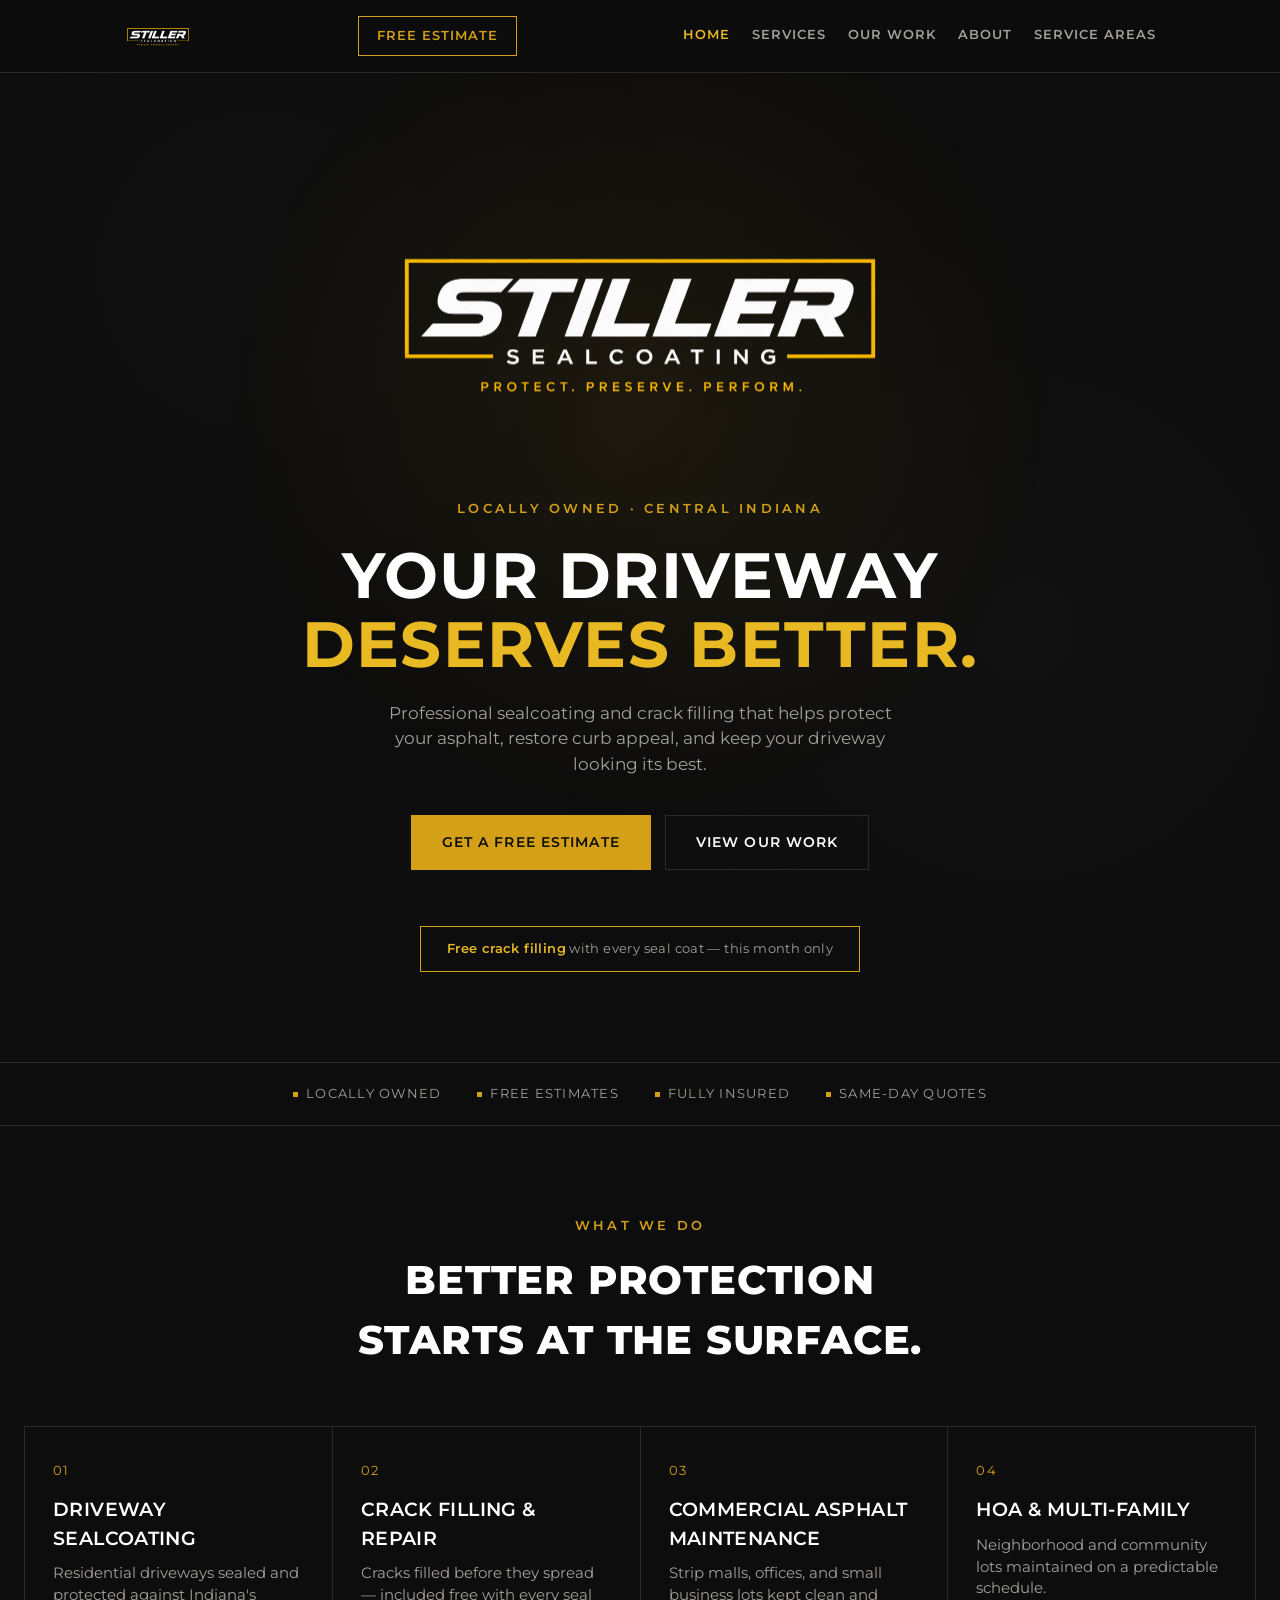
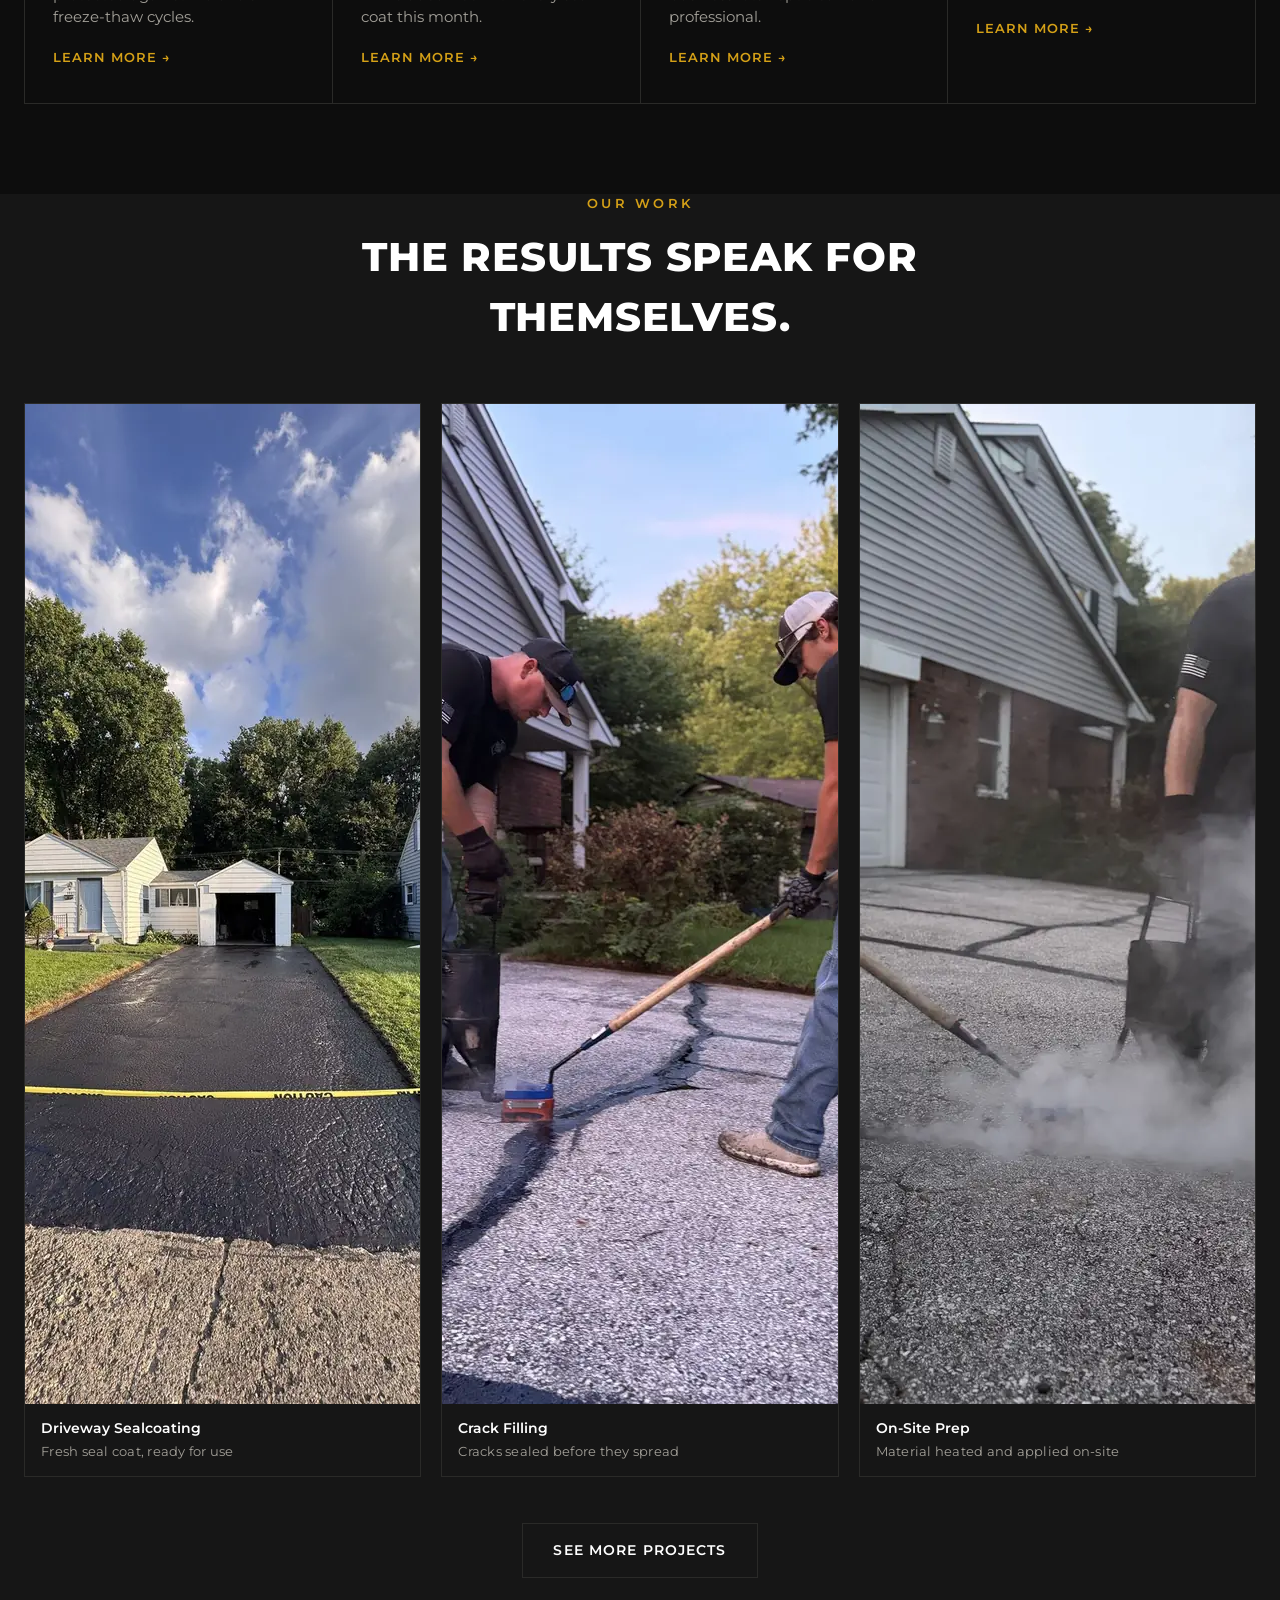
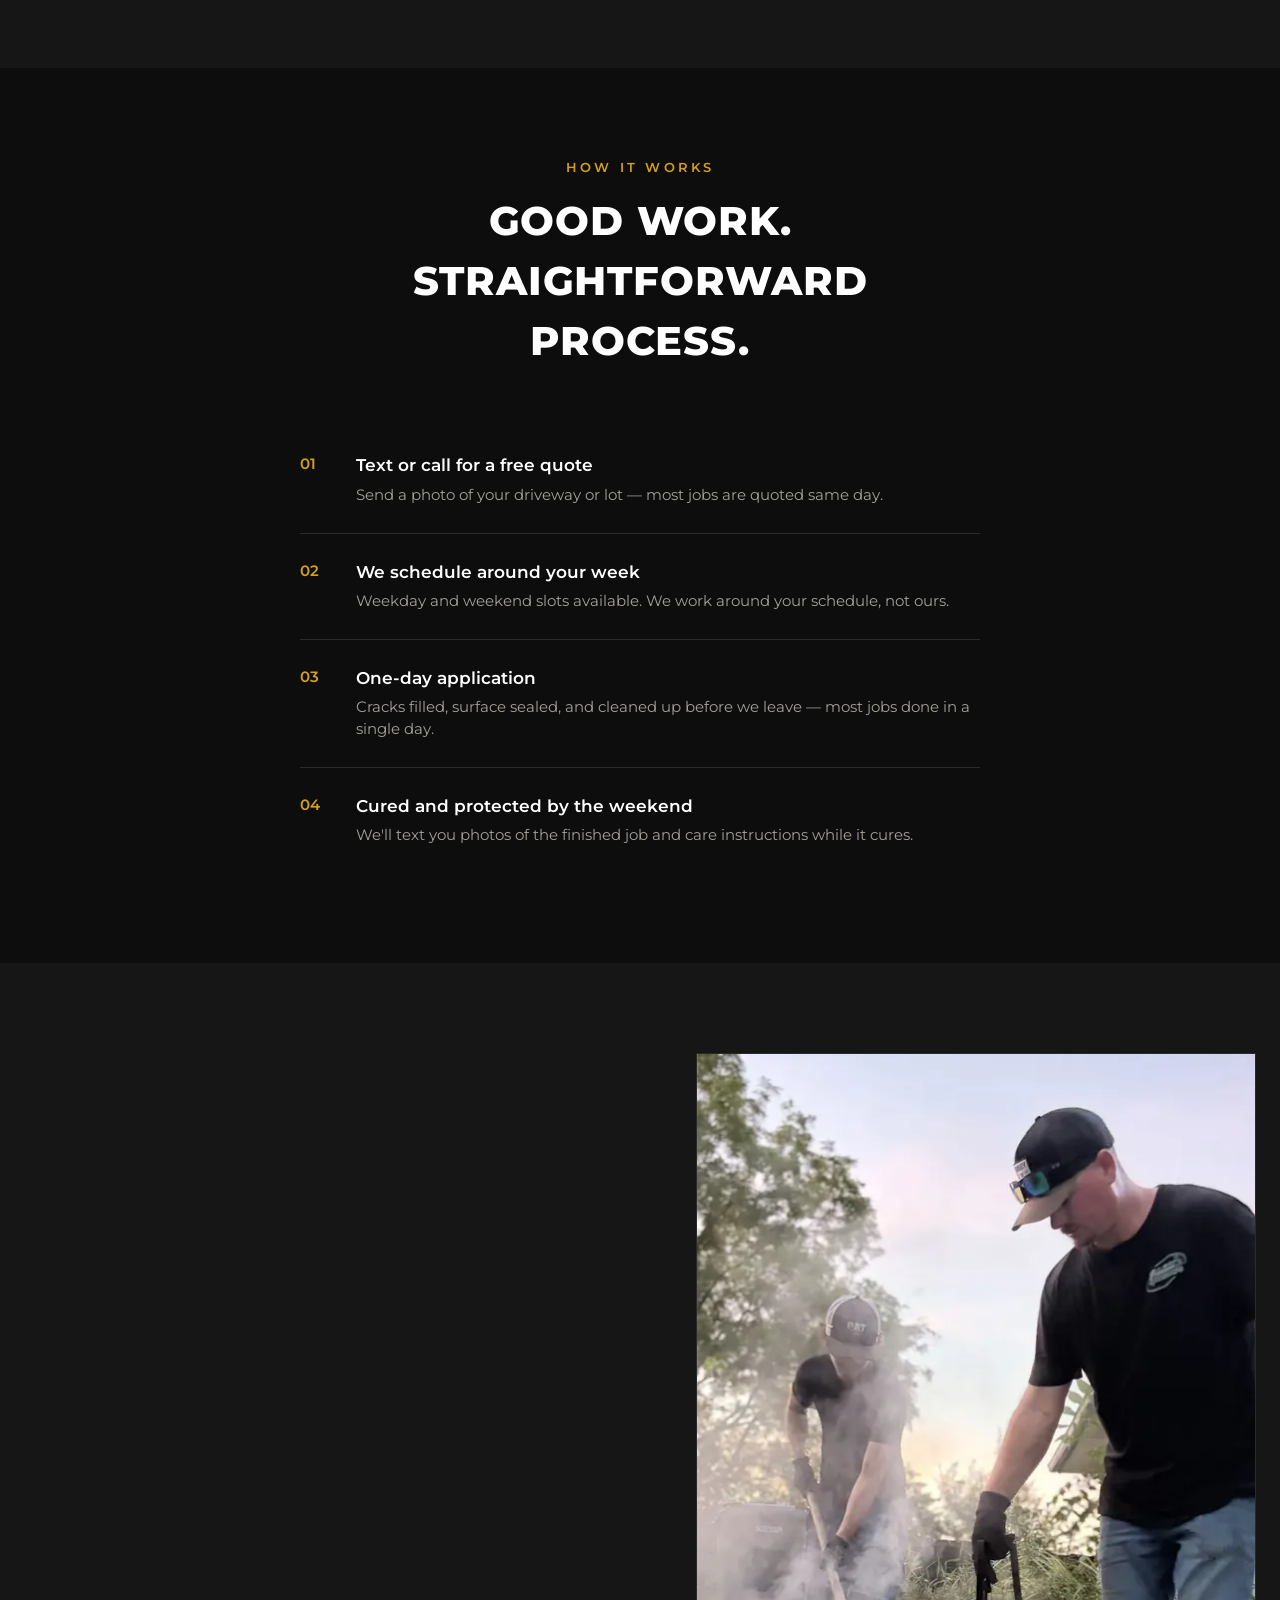
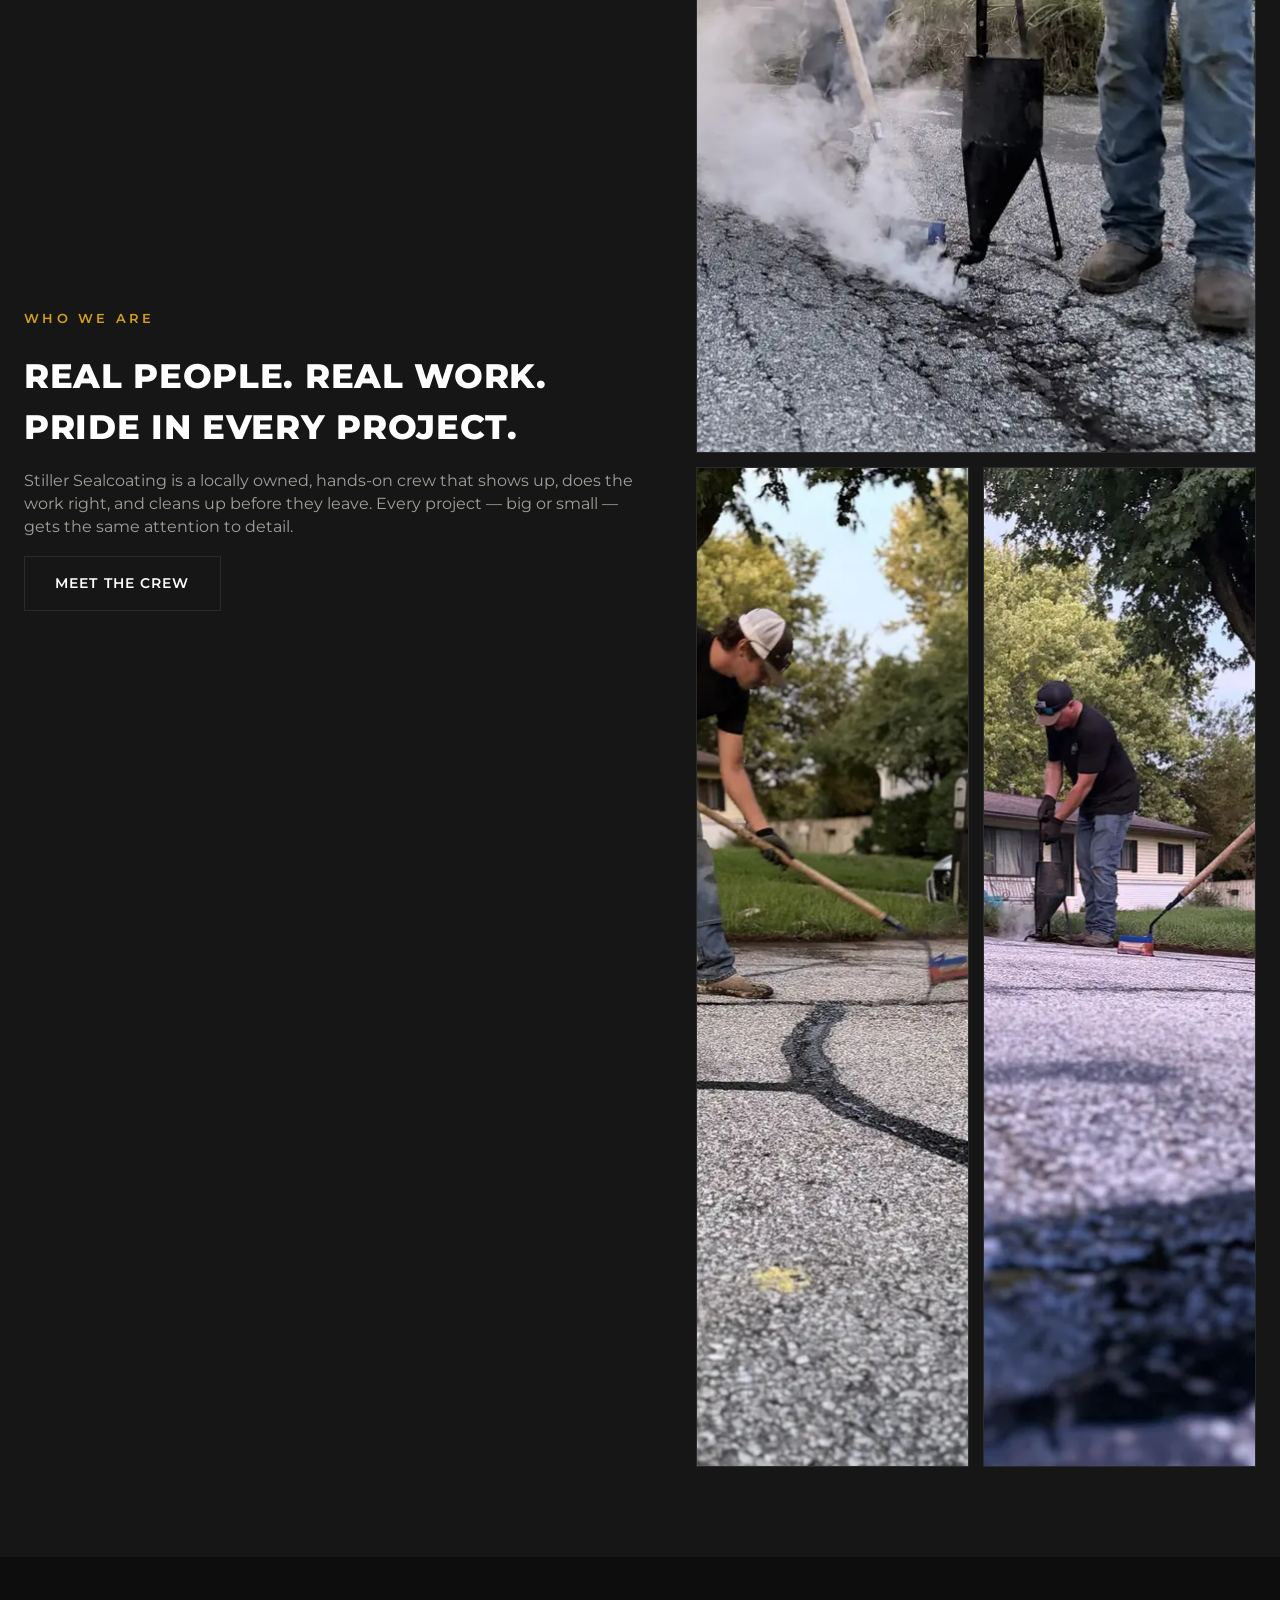
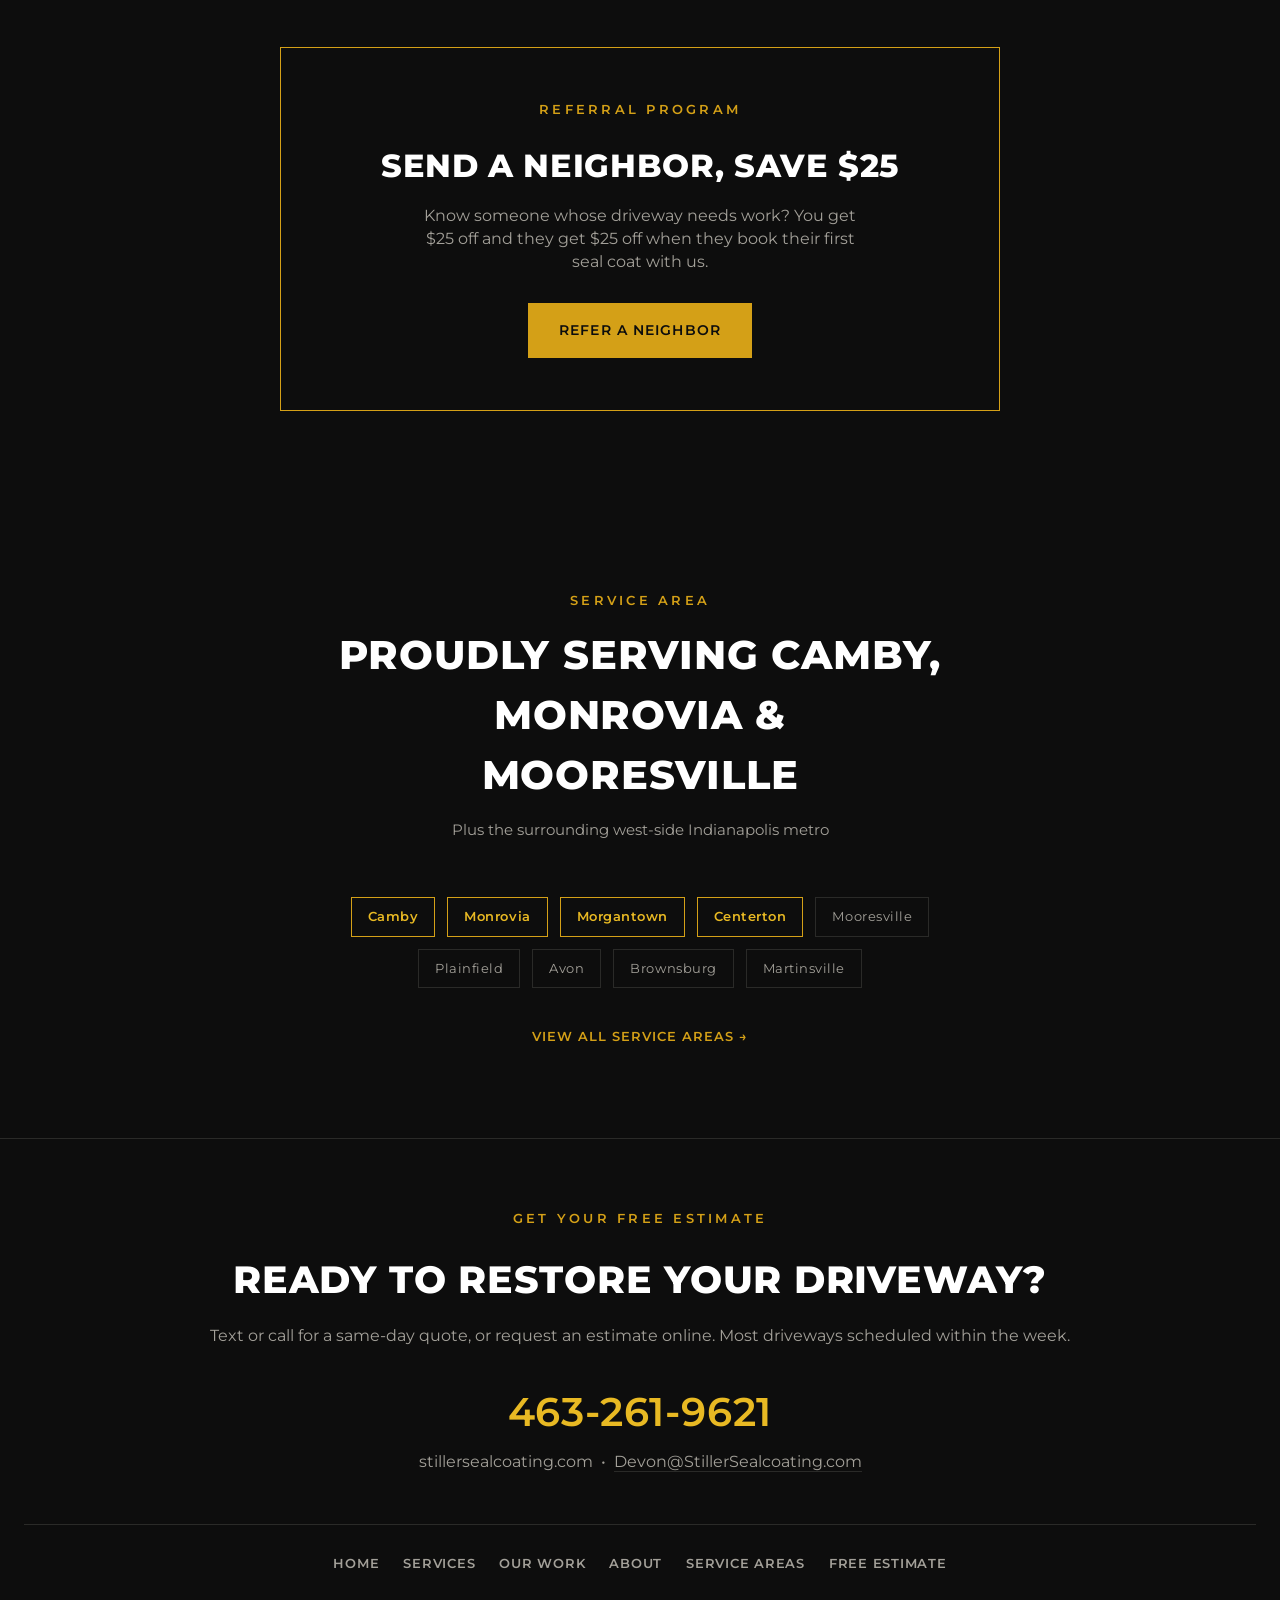
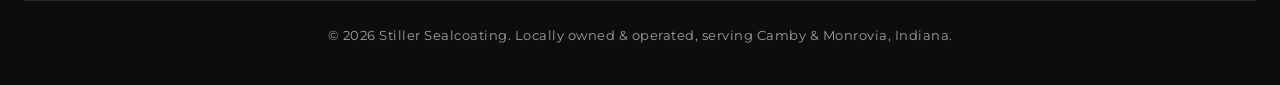
==== commit bc28844c: "Compress images to WebP, add dimensions, expand schema Co-Authored-By: Claude Opus 5.5 <noreply@anth" ====
--- a/index.html
+++ b/index.html
@@ -10,14 +10,14 @@
 <meta property="og:type" content="website">
 <meta property="og:title" content="Stiller Sealcoating | Camby &amp; Mooresville, IN">
 <meta property="og:description" content="Professional driveway and parking lot sealcoating. Free crack filling with every seal coat. Free estimates, same-day quotes.">
-<meta property="og:image" content="https://stillersealcoating.com/og-image.png">
+<meta property="og:image" content="https://stillersealcoating.com/og-image.jpg">
 <meta property="og:url" content="https://stillersealcoating.com">
 
 <!-- Twitter/X card -->
 <meta name="twitter:card" content="summary_large_image">
 <meta name="twitter:title" content="Stiller Sealcoating | Camby &amp; Mooresville, IN">
 <meta name="twitter:description" content="Professional driveway and parking lot sealcoating. Free crack filling with every seal coat.">
-<meta name="twitter:image" content="https://stillersealcoating.com/og-image.png">
+<meta name="twitter:image" content="https://stillersealcoating.com/og-image.jpg">
 
 <link rel="preconnect" href="https://fonts.googleapis.com">
 <link href="https://fonts.googleapis.com/css2?family=Rajdhani:ital,wght@0,500;0,600;0,700;1,700&family=Montserrat:wght@400;500;600;700;800&display=swap" rel="stylesheet">
@@ -26,13 +26,88 @@
 <script type="application/ld+json">
 {
   "@context": "https://schema.org",
-  "@type": "LocalBusiness",
+  "@type": "HomeAndConstructionBusiness",
   "name": "Stiller Sealcoating",
-  "image": "https://stillersealcoating.com/og-image.png",
-  "url": "https://stillersealcoating.com",
-  "telephone": "+14632619621",
+  "image": "https://stillersealcoating.com/og-image.jpg",
+  "logo": "https://stillersealcoating.com/stiller-logo.webp",
+  "url": "https://stillersealcoating.com/",
+  "telephone": "+1-463-261-9621",
   "email": "Devon@StillerSealcoating.com",
-  "areaServed": ["Camby, IN","Monrovia, IN","Morgantown, IN","Centerton, IN","Mooresville, IN","Plainfield, IN","Avon, IN","Brownsburg, IN","Martinsville, IN"]
+  "priceRange": "$$",
+  "address": {
+    "@type": "PostalAddress",
+    "addressLocality": "Camby",
+    "addressRegion": "IN",
+    "addressCountry": "US"
+  },
+  "areaServed": [
+    {
+      "@type": "City",
+      "name": "Camby, IN"
+    },
+    {
+      "@type": "City",
+      "name": "Monrovia, IN"
+    },
+    {
+      "@type": "City",
+      "name": "Mooresville, IN"
+    },
+    {
+      "@type": "City",
+      "name": "Morgantown, IN"
+    },
+    {
+      "@type": "City",
+      "name": "Centerton, IN"
+    },
+    {
+      "@type": "City",
+      "name": "Plainfield, IN"
+    },
+    {
+      "@type": "City",
+      "name": "Avon, IN"
+    },
+    {
+      "@type": "City",
+      "name": "Brownsburg, IN"
+    },
+    {
+      "@type": "City",
+      "name": "Martinsville, IN"
+    }
+  ],
+  "makesOffer": [
+    {
+      "@type": "Offer",
+      "itemOffered": {
+        "@type": "Service",
+        "name": "Driveway Sealcoating"
+      }
+    },
+    {
+      "@type": "Offer",
+      "itemOffered": {
+        "@type": "Service",
+        "name": "Crack Filling & Repair"
+      }
+    },
+    {
+      "@type": "Offer",
+      "itemOffered": {
+        "@type": "Service",
+        "name": "Commercial Asphalt Maintenance"
+      }
+    },
+    {
+      "@type": "Offer",
+      "itemOffered": {
+        "@type": "Service",
+        "name": "HOA & Multi-Family Sealcoating"
+      }
+    }
+  ]
 }
 </script>
 </head>
@@ -40,7 +115,7 @@
 
 <header>
   <nav>
-    <a href="index.html"><img src="stiller-logo.png" alt="Stiller Sealcoating" class="nav-logo"></a>
+    <a href="index.html"><img width="1040" height="585" src="stiller-logo.webp" alt="Stiller Sealcoating" class="nav-logo"></a>
     <div class="nav-links">
       <a href="index.html" class="active">Home</a>
       <a href="services.html">Services</a>
@@ -54,7 +129,7 @@
 
 <section class="hero">
   <div class="hero-wordmark">
-    <img src="stiller-logo.png" alt="Stiller Sealcoating — Protect. Preserve. Perform." class="hero-logo">
+    <img fetchpriority="high" width="1040" height="585" src="stiller-logo.webp" alt="Stiller Sealcoating — Protect. Preserve. Perform." class="hero-logo">
   </div>
   <div class="eyebrow">LOCALLY OWNED &middot; CENTRAL INDIANA</div>
   <h1>Your Driveway <em>Deserves Better.</em></h1>
@@ -117,15 +192,15 @@
   </div>
   <div class="gallery-grid">
     <div class="gallery-item">
-      <img src="images/work/driveway-after.jpg" alt="Freshly sealcoated residential driveway" loading="lazy">
+      <img width="750" height="1000" src="images/work/driveway-after.webp" alt="Freshly sealcoated residential driveway" loading="lazy">
       <div class="cap"><h4>Driveway Sealcoating</h4><p>Fresh seal coat, ready for use</p></div>
     </div>
     <div class="gallery-item">
-      <img src="images/work/crew-crack-filling-01.jpg" alt="Stiller Sealcoating crew filling driveway cracks" loading="lazy">
+      <img width="750" height="1000" src="images/work/crew-crack-filling-01.webp" alt="Stiller Sealcoating crew filling driveway cracks" loading="lazy">
       <div class="cap"><h4>Crack Filling</h4><p>Cracks sealed before they spread</p></div>
     </div>
     <div class="gallery-item">
-      <img src="images/work/crew-heating-sealant-01.jpg" alt="Crew heating rubberized crack filler on-site" loading="lazy">
+      <img width="750" height="1000" src="images/work/crew-heating-sealant-01.webp" alt="Crew heating rubberized crack filler on-site" loading="lazy">
       <div class="cap"><h4>On-Site Prep</h4><p>Material heated and applied on-site</p></div>
     </div>
   </div>
@@ -168,9 +243,9 @@
       <a href="about.html" class="btn-secondary">Meet the Crew</a>
     </div>
     <div class="about-photos">
-      <img src="images/work/crew-heating-sealant-02.jpg" alt="Stiller Sealcoating crew heating crack sealant" loading="lazy">
-      <img src="images/work/crack-filling-solo-01.jpg" alt="Crew member applying crack filler" loading="lazy">
-      <img src="images/work/crew-crack-filling-02.jpg" alt="Stiller Sealcoating crew at work" loading="lazy">
+      <img width="706" height="1000" src="images/work/crew-heating-sealant-02.webp" alt="Stiller Sealcoating crew heating crack sealant" loading="lazy">
+      <img width="750" height="1000" src="images/work/crack-filling-solo-01.webp" alt="Crew member applying crack filler" loading="lazy">
+      <img width="750" height="1000" src="images/work/crew-crack-filling-02.webp" alt="Stiller Sealcoating crew at work" loading="lazy">
     </div>
   </div>
 </section>
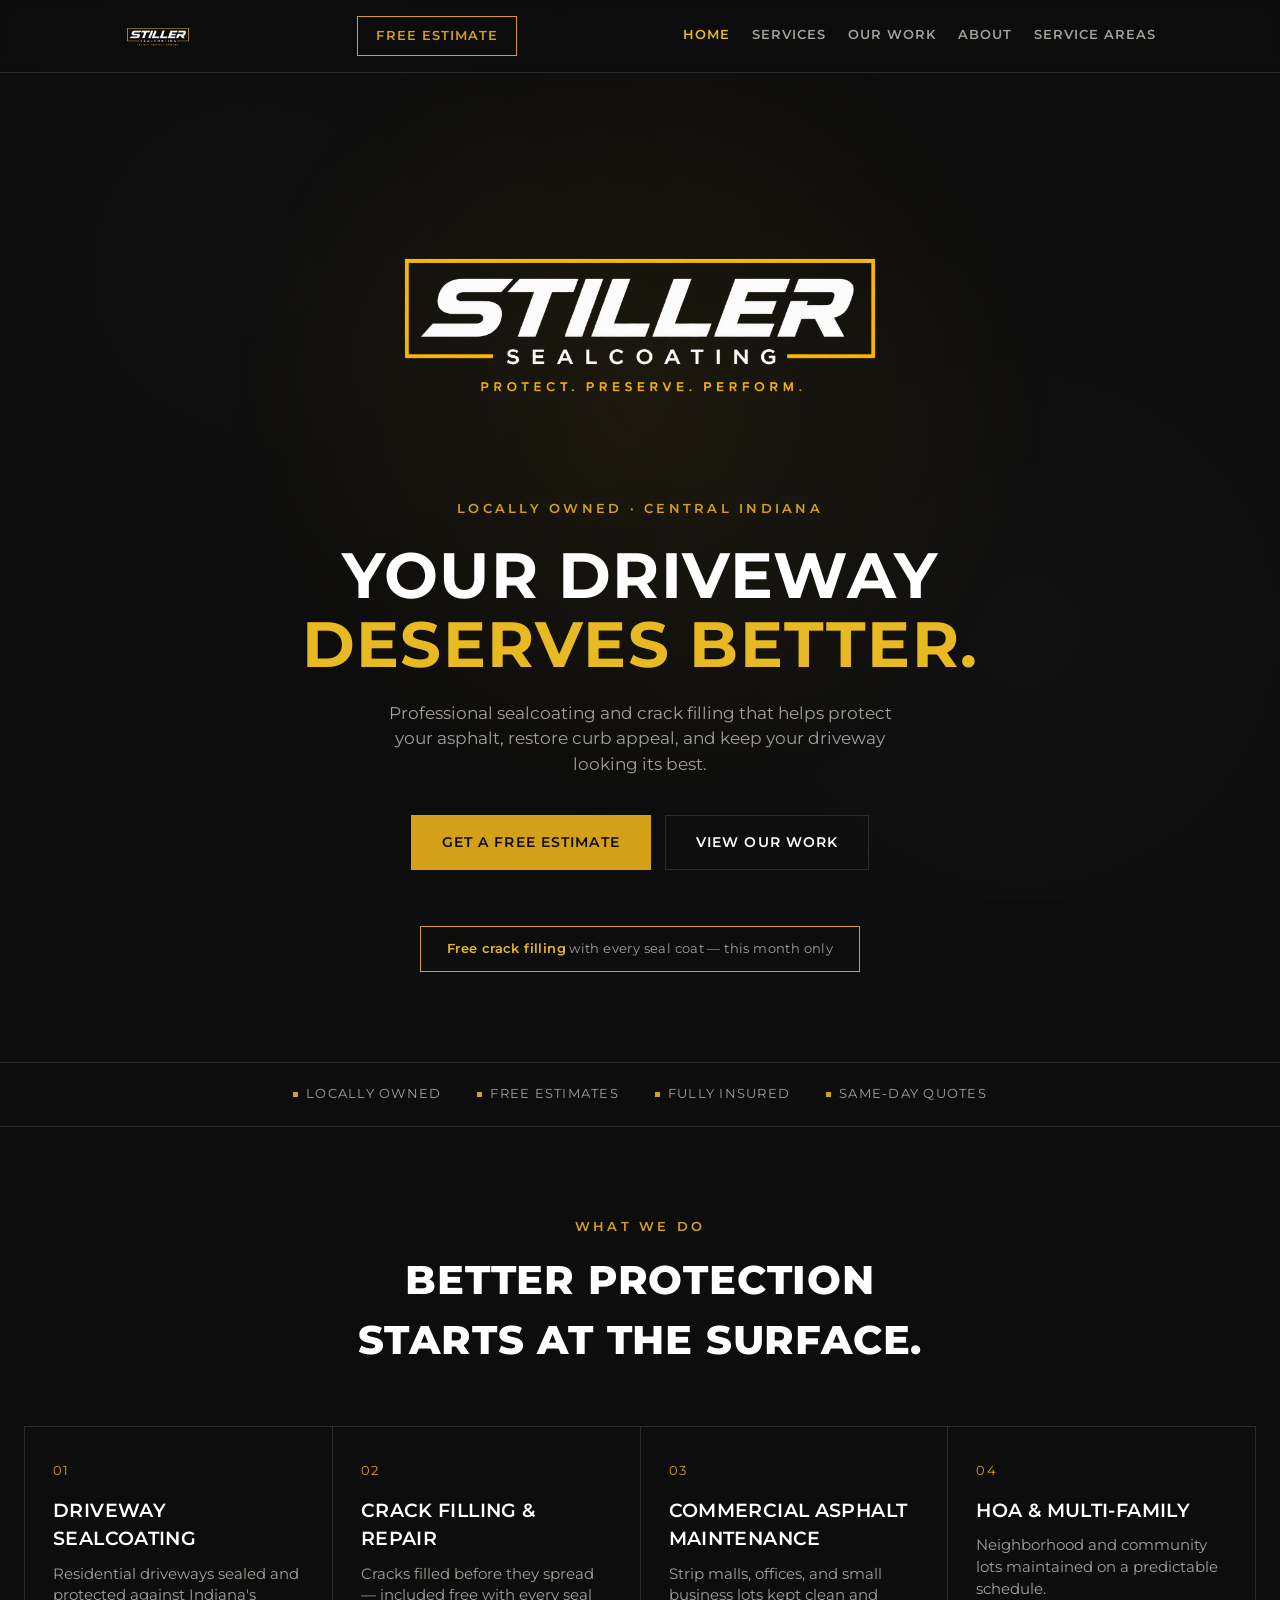
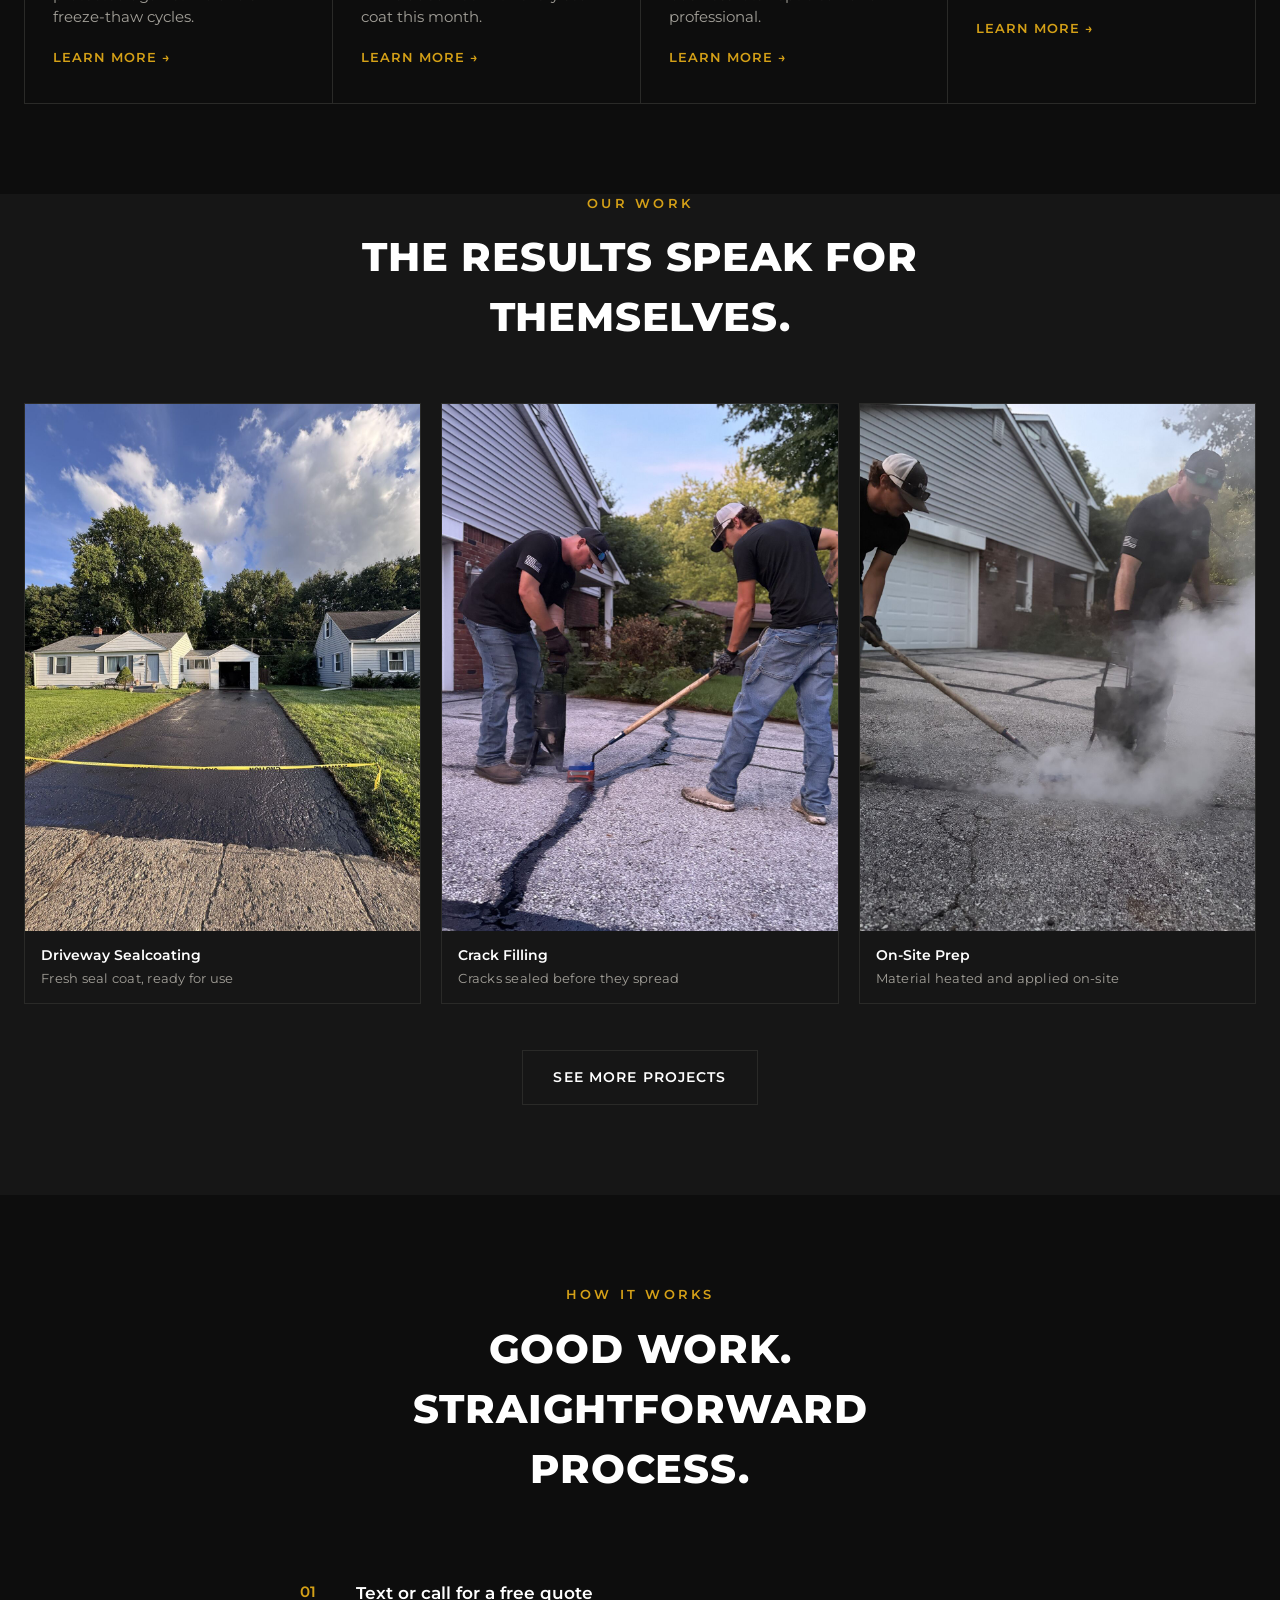
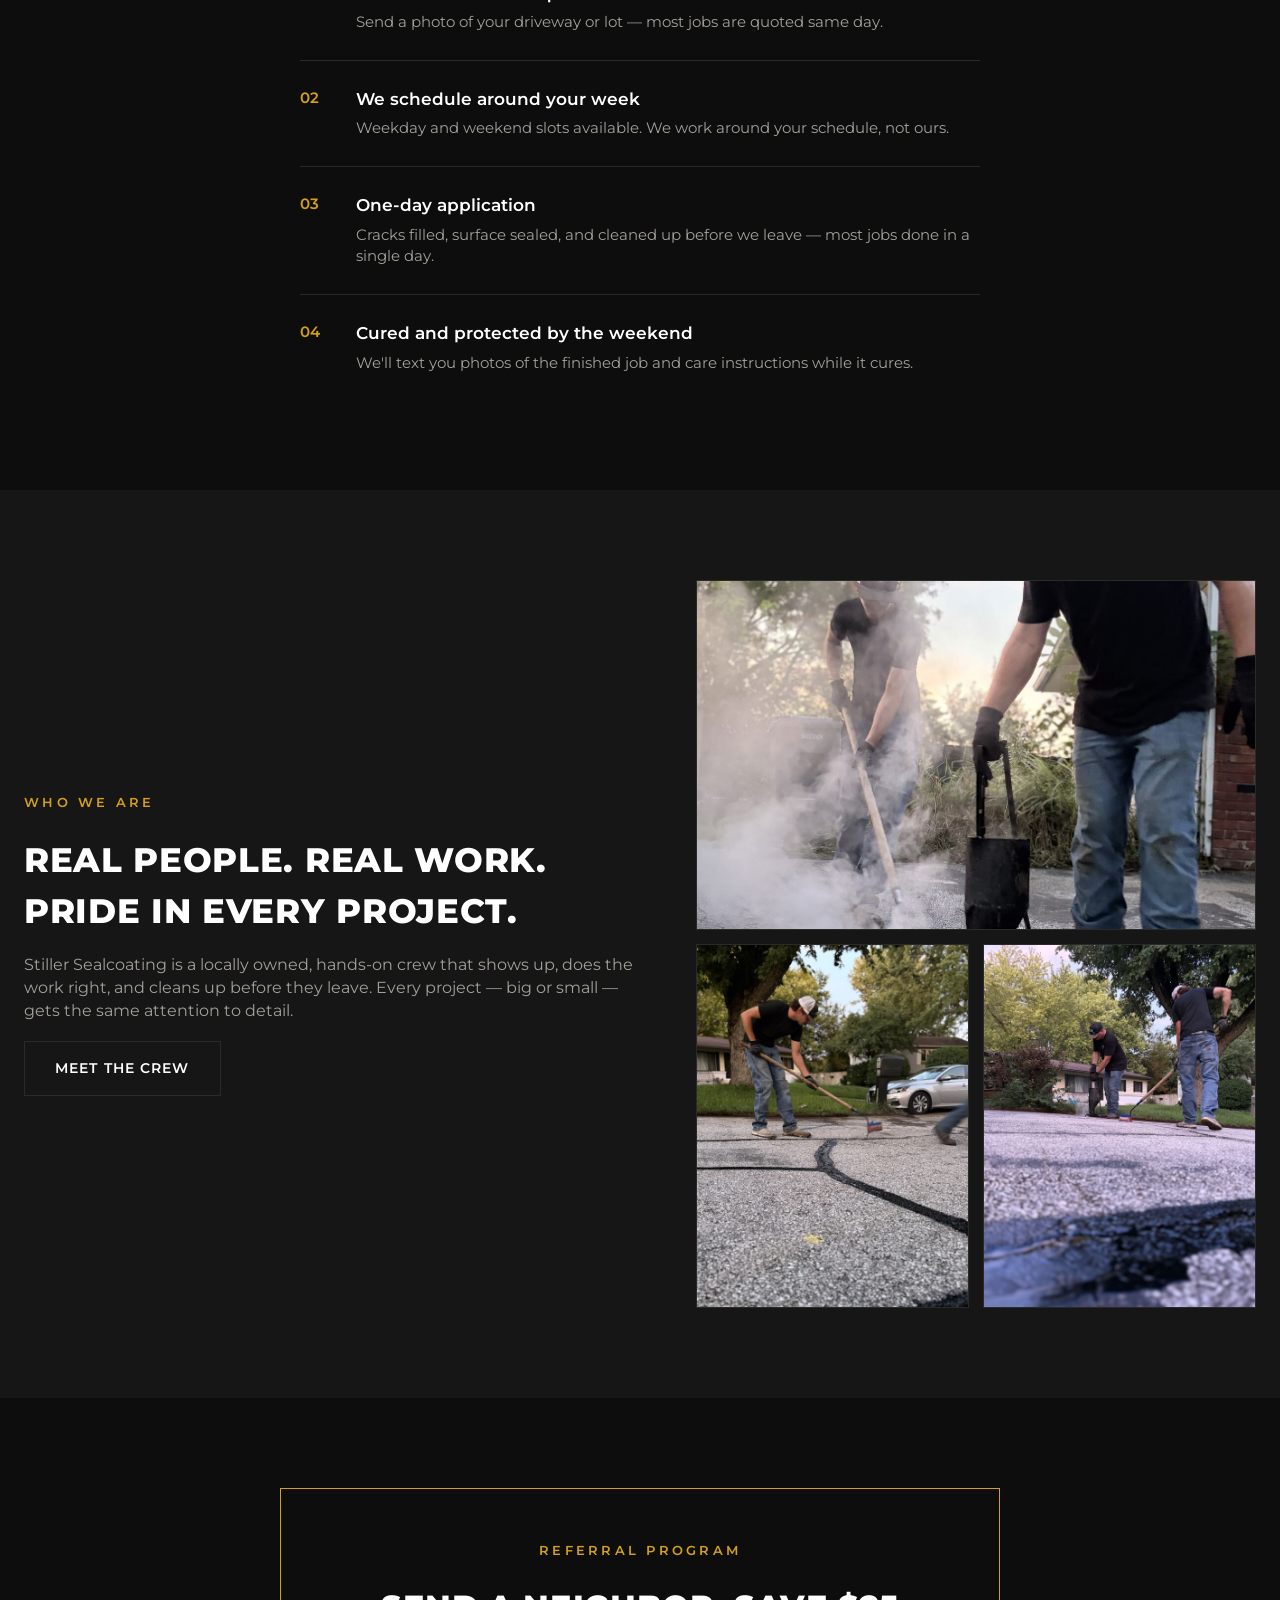
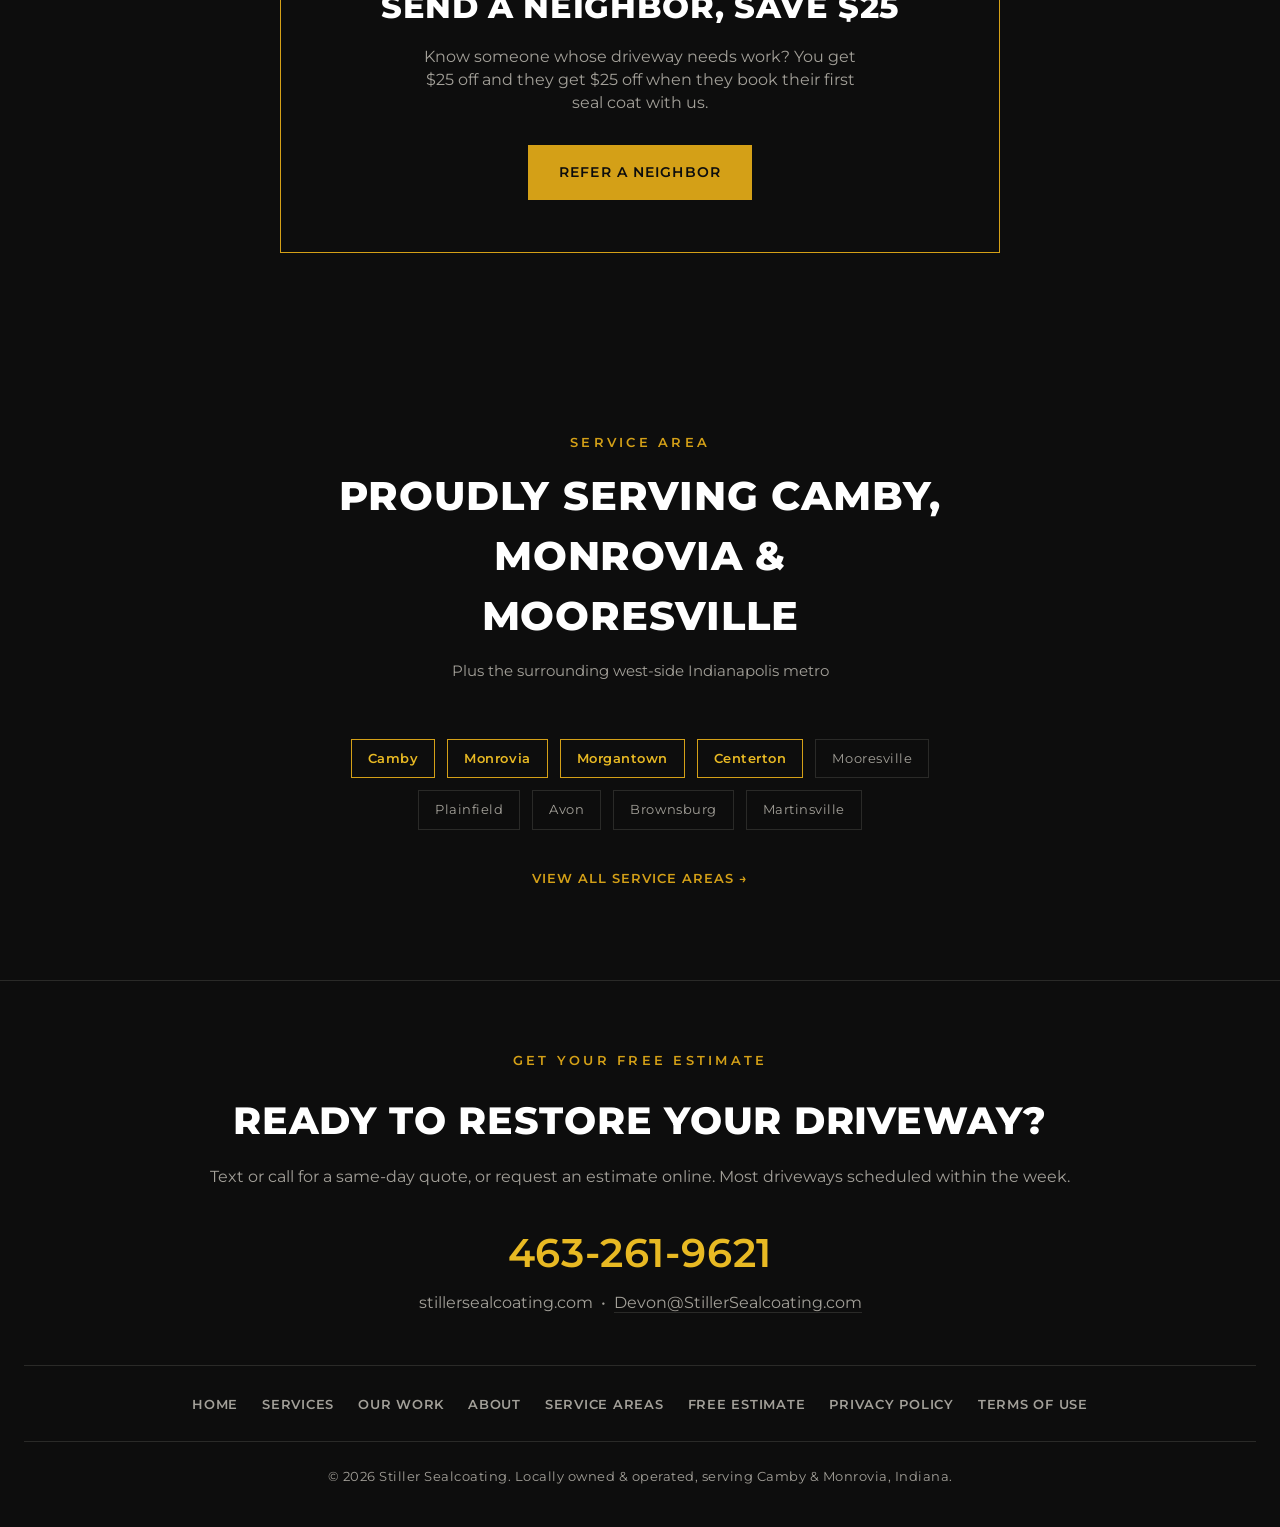
==== commit ea689991: "Add Privacy Policy and Terms of Use pages, footer links, and sitemap entries" ====
--- a/index.html
+++ b/index.html
@@ -10,14 +10,14 @@
 <meta property="og:type" content="website">
 <meta property="og:title" content="Stiller Sealcoating | Camby &amp; Mooresville, IN">
 <meta property="og:description" content="Professional driveway and parking lot sealcoating. Free crack filling with every seal coat. Free estimates, same-day quotes.">
-<meta property="og:image" content="https://stillersealcoating.com/og-image.jpg">
+<meta property="og:image" content="https://stillersealcoating.com/og-image.png">
 <meta property="og:url" content="https://stillersealcoating.com">
 
 <!-- Twitter/X card -->
 <meta name="twitter:card" content="summary_large_image">
 <meta name="twitter:title" content="Stiller Sealcoating | Camby &amp; Mooresville, IN">
 <meta name="twitter:description" content="Professional driveway and parking lot sealcoating. Free crack filling with every seal coat.">
-<meta name="twitter:image" content="https://stillersealcoating.com/og-image.jpg">
+<meta name="twitter:image" content="https://stillersealcoating.com/og-image.png">
 
 <link rel="preconnect" href="https://fonts.googleapis.com">
 <link href="https://fonts.googleapis.com/css2?family=Rajdhani:ital,wght@0,500;0,600;0,700;1,700&family=Montserrat:wght@400;500;600;700;800&display=swap" rel="stylesheet">
@@ -26,88 +26,13 @@
 <script type="application/ld+json">
 {
   "@context": "https://schema.org",
-  "@type": "HomeAndConstructionBusiness",
+  "@type": "LocalBusiness",
   "name": "Stiller Sealcoating",
-  "image": "https://stillersealcoating.com/og-image.jpg",
-  "logo": "https://stillersealcoating.com/stiller-logo.webp",
-  "url": "https://stillersealcoating.com/",
-  "telephone": "+1-463-261-9621",
+  "image": "https://stillersealcoating.com/og-image.png",
+  "url": "https://stillersealcoating.com",
+  "telephone": "+14632619621",
   "email": "Devon@StillerSealcoating.com",
-  "priceRange": "$$",
-  "address": {
-    "@type": "PostalAddress",
-    "addressLocality": "Camby",
-    "addressRegion": "IN",
-    "addressCountry": "US"
-  },
-  "areaServed": [
-    {
-      "@type": "City",
-      "name": "Camby, IN"
-    },
-    {
-      "@type": "City",
-      "name": "Monrovia, IN"
-    },
-    {
-      "@type": "City",
-      "name": "Mooresville, IN"
-    },
-    {
-      "@type": "City",
-      "name": "Morgantown, IN"
-    },
-    {
-      "@type": "City",
-      "name": "Centerton, IN"
-    },
-    {
-      "@type": "City",
-      "name": "Plainfield, IN"
-    },
-    {
-      "@type": "City",
-      "name": "Avon, IN"
-    },
-    {
-      "@type": "City",
-      "name": "Brownsburg, IN"
-    },
-    {
-      "@type": "City",
-      "name": "Martinsville, IN"
-    }
-  ],
-  "makesOffer": [
-    {
-      "@type": "Offer",
-      "itemOffered": {
-        "@type": "Service",
-        "name": "Driveway Sealcoating"
-      }
-    },
-    {
-      "@type": "Offer",
-      "itemOffered": {
-        "@type": "Service",
-        "name": "Crack Filling & Repair"
-      }
-    },
-    {
-      "@type": "Offer",
-      "itemOffered": {
-        "@type": "Service",
-        "name": "Commercial Asphalt Maintenance"
-      }
-    },
-    {
-      "@type": "Offer",
-      "itemOffered": {
-        "@type": "Service",
-        "name": "HOA & Multi-Family Sealcoating"
-      }
-    }
-  ]
+  "areaServed": ["Camby, IN","Monrovia, IN","Morgantown, IN","Centerton, IN","Mooresville, IN","Plainfield, IN","Avon, IN","Brownsburg, IN","Martinsville, IN"]
 }
 </script>
 </head>
@@ -115,7 +40,7 @@
 
 <header>
   <nav>
-    <a href="index.html"><img width="1040" height="585" src="stiller-logo.webp" alt="Stiller Sealcoating" class="nav-logo"></a>
+    <a href="index.html"><img src="stiller-logo.png" alt="Stiller Sealcoating" class="nav-logo"></a>
     <div class="nav-links">
       <a href="index.html" class="active">Home</a>
       <a href="services.html">Services</a>
@@ -129,7 +54,7 @@
 
 <section class="hero">
   <div class="hero-wordmark">
-    <img fetchpriority="high" width="1040" height="585" src="stiller-logo.webp" alt="Stiller Sealcoating — Protect. Preserve. Perform." class="hero-logo">
+    <img src="stiller-logo.png" alt="Stiller Sealcoating — Protect. Preserve. Perform." class="hero-logo">
   </div>
   <div class="eyebrow">LOCALLY OWNED &middot; CENTRAL INDIANA</div>
   <h1>Your Driveway <em>Deserves Better.</em></h1>
@@ -192,15 +117,15 @@
   </div>
   <div class="gallery-grid">
     <div class="gallery-item">
-      <img width="750" height="1000" src="images/work/driveway-after.webp" alt="Freshly sealcoated residential driveway" loading="lazy">
+      <img src="images/work/driveway-after.jpg" alt="Freshly sealcoated residential driveway" loading="lazy">
       <div class="cap"><h4>Driveway Sealcoating</h4><p>Fresh seal coat, ready for use</p></div>
     </div>
     <div class="gallery-item">
-      <img width="750" height="1000" src="images/work/crew-crack-filling-01.webp" alt="Stiller Sealcoating crew filling driveway cracks" loading="lazy">
+      <img src="images/work/crew-crack-filling-01.jpg" alt="Stiller Sealcoating crew filling driveway cracks" loading="lazy">
       <div class="cap"><h4>Crack Filling</h4><p>Cracks sealed before they spread</p></div>
     </div>
     <div class="gallery-item">
-      <img width="750" height="1000" src="images/work/crew-heating-sealant-01.webp" alt="Crew heating rubberized crack filler on-site" loading="lazy">
+      <img src="images/work/crew-heating-sealant-01.jpg" alt="Crew heating rubberized crack filler on-site" loading="lazy">
       <div class="cap"><h4>On-Site Prep</h4><p>Material heated and applied on-site</p></div>
     </div>
   </div>
@@ -243,9 +168,9 @@
       <a href="about.html" class="btn-secondary">Meet the Crew</a>
     </div>
     <div class="about-photos">
-      <img width="706" height="1000" src="images/work/crew-heating-sealant-02.webp" alt="Stiller Sealcoating crew heating crack sealant" loading="lazy">
-      <img width="750" height="1000" src="images/work/crack-filling-solo-01.webp" alt="Crew member applying crack filler" loading="lazy">
-      <img width="750" height="1000" src="images/work/crew-crack-filling-02.webp" alt="Stiller Sealcoating crew at work" loading="lazy">
+      <img src="images/work/crew-heating-sealant-02.jpg" alt="Stiller Sealcoating crew heating crack sealant" loading="lazy">
+      <img src="images/work/crack-filling-solo-01.jpg" alt="Crew member applying crack filler" loading="lazy">
+      <img src="images/work/crew-crack-filling-02.jpg" alt="Stiller Sealcoating crew at work" loading="lazy">
     </div>
   </div>
 </section>
@@ -295,6 +220,8 @@
     <a href="about.html">About</a>
     <a href="service-areas.html">Service Areas</a>
     <a href="estimate.html">Free Estimate</a>
+    <a href="privacy-policy.html">Privacy Policy</a>
+    <a href="terms-of-use.html">Terms of Use</a>
   </div>
 
   <div class="footer-meta">
